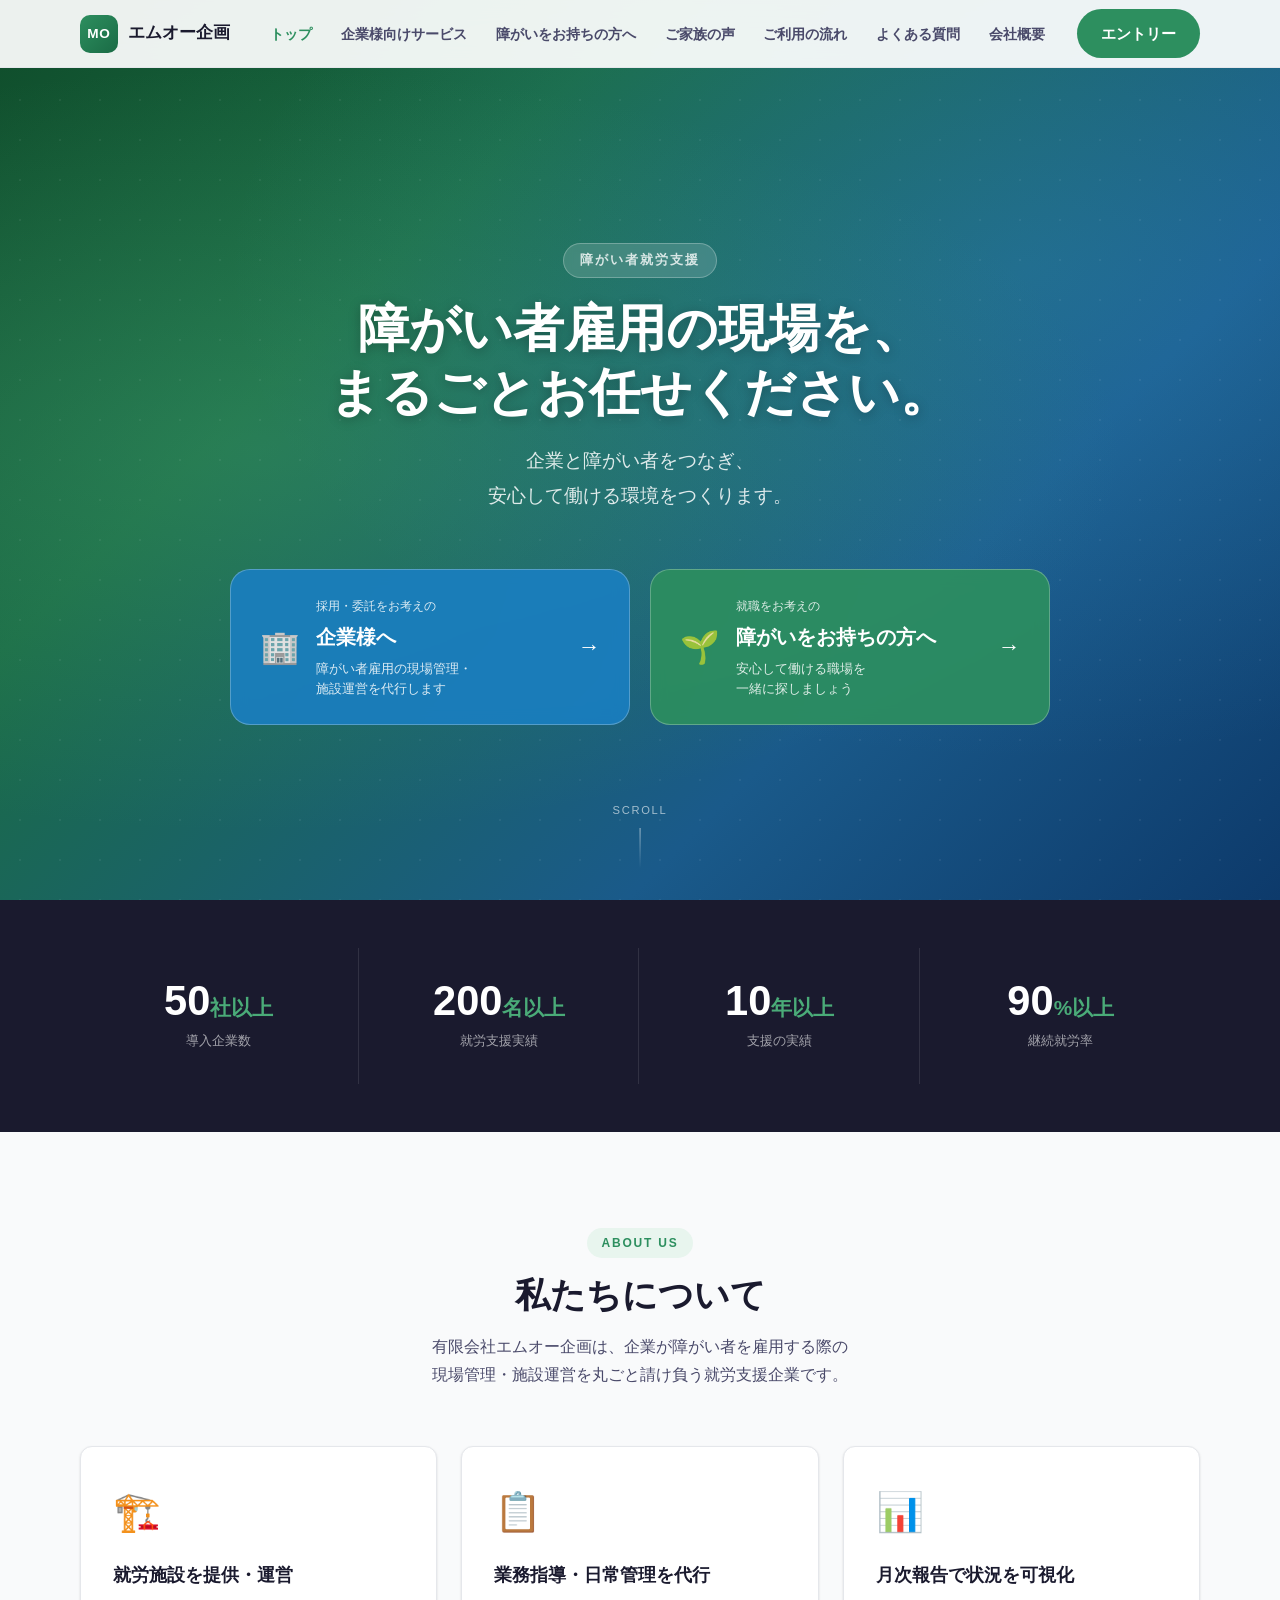
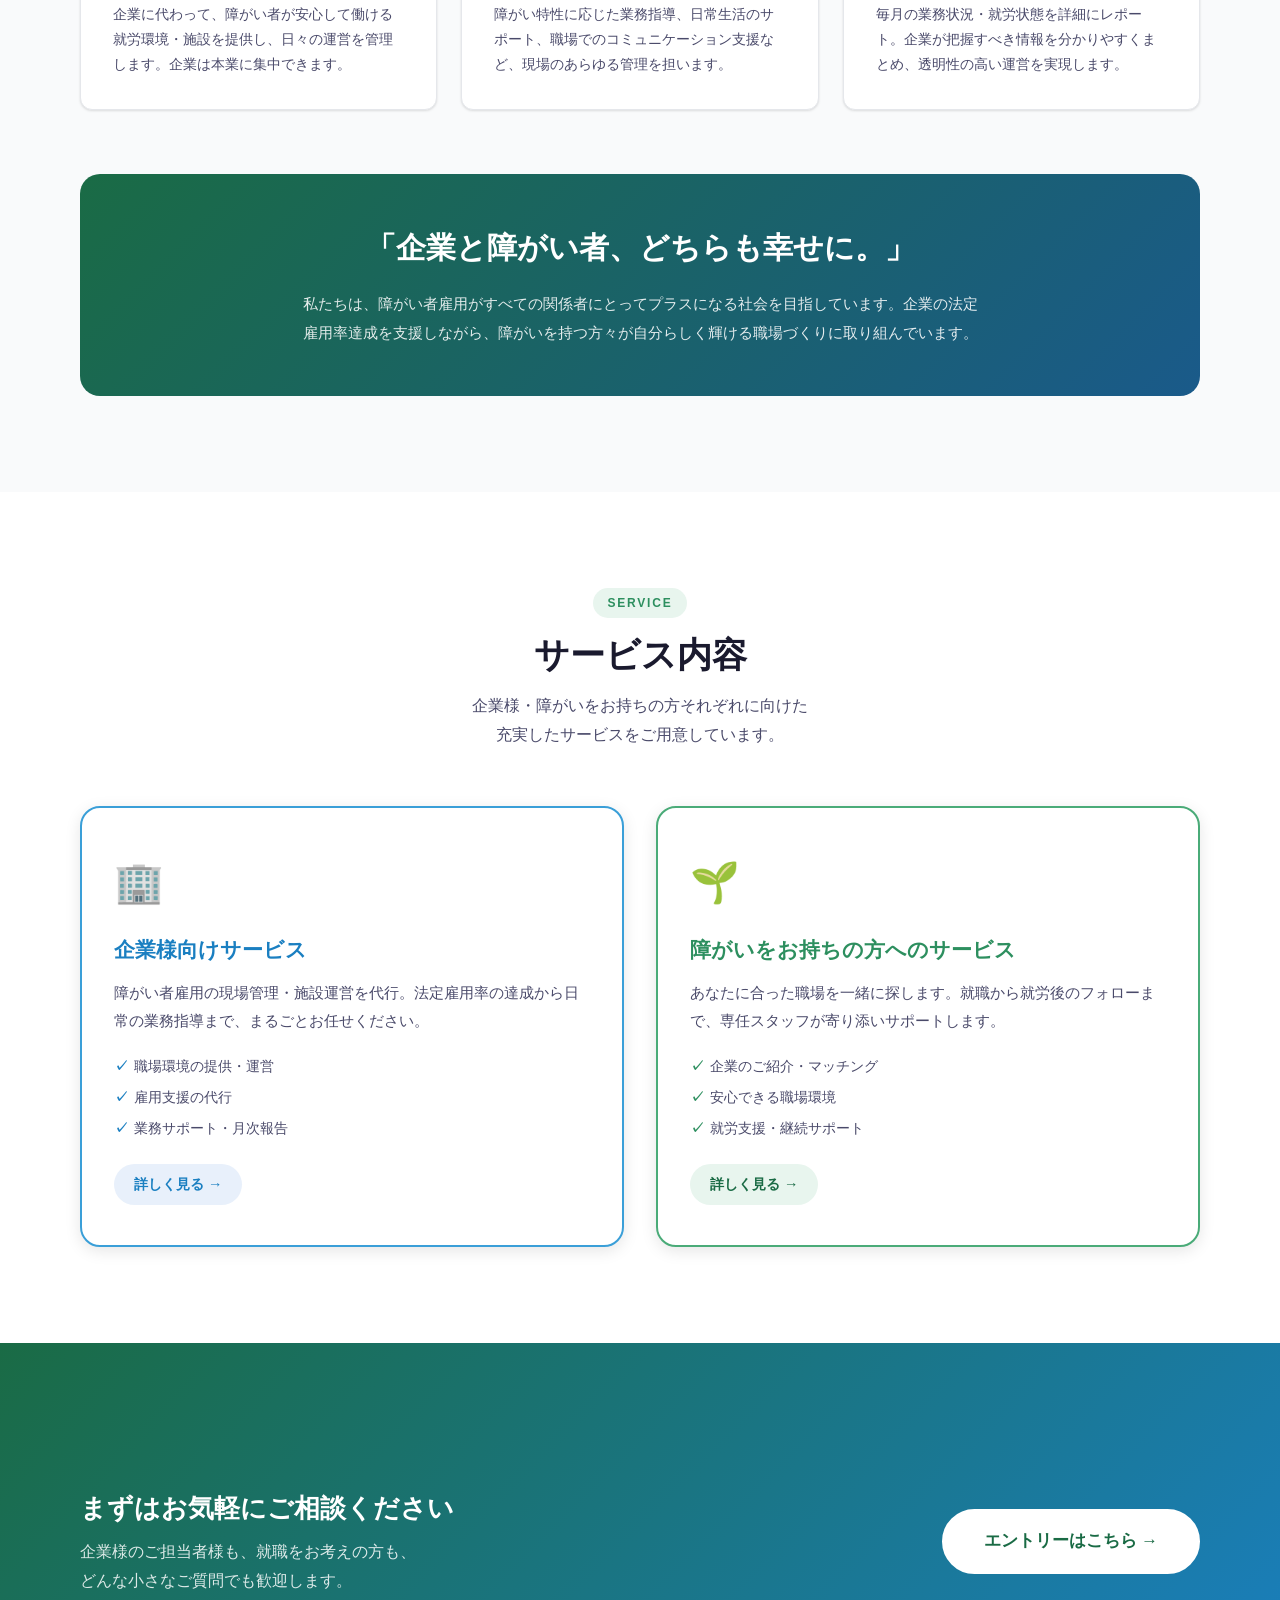
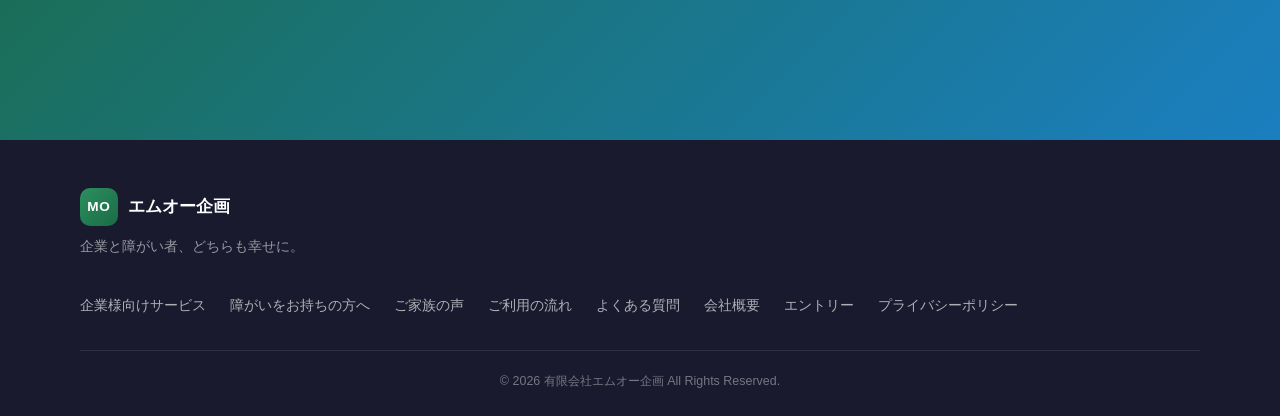
==== index.html @ 53c44b13 "Move family voice to its own page for promotion 「ご家族の声」を専用ページ voice.html として独立させ、全ページの ヘッダー/フッターナビに追" ====
<!DOCTYPE html>
<html lang="ja">
<head>
  <meta charset="UTF-8">
  <meta name="viewport" content="width=device-width, initial-scale=1.0">
  <meta name="description" content="有限会社エムオー企画 - 障がい者就労支援。企業の障がい者雇用現場の運営・管理を丸ごとお任せください。企業と障がい者、どちらも幸せに。">
  <title>有限会社エムオー企画 | 障がい者就労支援</title>
  <link rel="stylesheet" href="css/style.css">
</head>
<body>

  <!-- ========== HEADER ========== -->
  <header class="header" id="header">
    <div class="header__inner container">
      <a href="index.html" class="header__logo">
        <span class="header__logo-mark">MO</span>
        <span class="header__logo-text">エムオー企画</span>
      </a>
      <nav class="header__nav" id="headerNav">
        <ul class="header__nav-list">
          <li><a href="index.html" class="header__nav-link is-current">トップ</a></li>
          <li><a href="service-company.html" class="header__nav-link">企業様向けサービス</a></li>
          <li><a href="service-worker.html" class="header__nav-link">障がいをお持ちの方へ</a></li>
          <li><a href="voice.html" class="header__nav-link">ご家族の声</a></li>
          <li><a href="flow.html" class="header__nav-link">ご利用の流れ</a></li>
          <li><a href="faq.html" class="header__nav-link">よくある質問</a></li>
          <li><a href="company.html" class="header__nav-link">会社概要</a></li>
        </ul>
        <a href="entry.html" class="btn btn--primary header__cta">エントリー</a>
      </nav>
      <button class="header__hamburger" id="hamburger" aria-label="メニューを開く" aria-expanded="false">
        <span></span>
        <span></span>
        <span></span>
      </button>
    </div>
  </header>

  <!-- ========== HERO ========== -->
  <section class="hero" id="top">
    <div class="hero__bg"></div>
    <div class="hero__inner container">
      <div class="hero__text fade-in">
        <p class="hero__label">障がい者就労支援</p>
        <h1 class="hero__title">障がい者雇用の現場を、<br>まるごとお任せください。</h1>
        <p class="hero__sub">企業と障がい者をつなぎ、<br>安心して働ける環境をつくります。</p>
      </div>
      <div class="hero__cta-cards fade-in fade-in--delay">
        <a href="service-company.html" class="hero__cta-card hero__cta-card--company">
          <div class="hero__cta-card-icon">🏢</div>
          <div class="hero__cta-card-content">
            <p class="hero__cta-card-label">採用・委託をお考えの</p>
            <p class="hero__cta-card-main">企業様へ</p>
            <p class="hero__cta-card-desc">障がい者雇用の現場管理・<br>施設運営を代行します</p>
          </div>
          <span class="hero__cta-card-arrow">→</span>
        </a>
        <a href="service-worker.html" class="hero__cta-card hero__cta-card--worker">
          <div class="hero__cta-card-icon">🌱</div>
          <div class="hero__cta-card-content">
            <p class="hero__cta-card-label">就職をお考えの</p>
            <p class="hero__cta-card-main">障がいをお持ちの方へ</p>
            <p class="hero__cta-card-desc">安心して働ける職場を<br>一緒に探しましょう</p>
          </div>
          <span class="hero__cta-card-arrow">→</span>
        </a>
      </div>
    </div>
    <div class="hero__scroll-hint">
      <span>SCROLL</span>
      <div class="hero__scroll-line"></div>
    </div>
  </section>

  <!-- ========== NUMBERS ========== -->
  <section class="numbers">
    <div class="container">
      <ul class="numbers__list">
        <li class="numbers__item fade-in">
          <span class="numbers__num">50<small>社以上</small></span>
          <span class="numbers__label">導入企業数</span>
        </li>
        <li class="numbers__item fade-in">
          <span class="numbers__num">200<small>名以上</small></span>
          <span class="numbers__label">就労支援実績</span>
        </li>
        <li class="numbers__item fade-in">
          <span class="numbers__num">10<small>年以上</small></span>
          <span class="numbers__label">支援の実績</span>
        </li>
        <li class="numbers__item fade-in">
          <span class="numbers__num">90<small>%以上</small></span>
          <span class="numbers__label">継続就労率</span>
        </li>
      </ul>
    </div>
  </section>

  <!-- ========== ABOUT ========== -->
  <section class="about section" id="about">
    <div class="container">
      <div class="section-header fade-in">
        <p class="section-label">ABOUT US</p>
        <h2 class="section-title">私たちについて</h2>
        <p class="section-desc">有限会社エムオー企画は、企業が障がい者を雇用する際の<br>現場管理・施設運営を丸ごと請け負う就労支援企業です。</p>
      </div>
      <div class="about__points">
        <div class="about__point fade-in">
          <div class="about__point-icon">🏗️</div>
          <h3 class="about__point-title">就労施設を提供・運営</h3>
          <p class="about__point-desc">企業に代わって、障がい者が安心して働ける就労環境・施設を提供し、日々の運営を管理します。企業は本業に集中できます。</p>
        </div>
        <div class="about__point fade-in">
          <div class="about__point-icon">📋</div>
          <h3 class="about__point-title">業務指導・日常管理を代行</h3>
          <p class="about__point-desc">障がい特性に応じた業務指導、日常生活のサポート、職場でのコミュニケーション支援など、現場のあらゆる管理を担います。</p>
        </div>
        <div class="about__point fade-in">
          <div class="about__point-icon">📊</div>
          <h3 class="about__point-title">月次報告で状況を可視化</h3>
          <p class="about__point-desc">毎月の業務状況・就労状態を詳細にレポート。企業が把握すべき情報を分かりやすくまとめ、透明性の高い運営を実現します。</p>
        </div>
      </div>
      <div class="about__philosophy fade-in">
        <p class="about__philosophy-quote">「企業と障がい者、どちらも幸せに。」</p>
        <p class="about__philosophy-text">私たちは、障がい者雇用がすべての関係者にとってプラスになる社会を目指しています。企業の法定雇用率達成を支援しながら、障がいを持つ方々が自分らしく輝ける職場づくりに取り組んでいます。</p>
      </div>
    </div>
  </section>

  <!-- ========== SERVICE MENU ========== -->
  <section class="service-menu section">
    <div class="container">
      <div class="section-header fade-in">
        <p class="section-label">SERVICE</p>
        <h2 class="section-title">サービス内容</h2>
        <p class="section-desc">企業様・障がいをお持ちの方それぞれに向けた<br>充実したサービスをご用意しています。</p>
      </div>
      <div class="service-menu__cards fade-in">
        <a href="service-company.html" class="service-menu__card service-menu__card--company">
          <div class="service-menu__card-icon">🏢</div>
          <h3 class="service-menu__card-title">企業様向けサービス</h3>
          <p class="service-menu__card-desc">障がい者雇用の現場管理・施設運営を代行。法定雇用率の達成から日常の業務指導まで、まるごとお任せください。</p>
          <ul class="service-menu__card-list">
            <li>職場環境の提供・運営</li>
            <li>雇用支援の代行</li>
            <li>業務サポート・月次報告</li>
          </ul>
          <span class="service-menu__card-btn">詳しく見る →</span>
        </a>
        <a href="service-worker.html" class="service-menu__card service-menu__card--worker">
          <div class="service-menu__card-icon">🌱</div>
          <h3 class="service-menu__card-title">障がいをお持ちの方へのサービス</h3>
          <p class="service-menu__card-desc">あなたに合った職場を一緒に探します。就職から就労後のフォローまで、専任スタッフが寄り添いサポートします。</p>
          <ul class="service-menu__card-list">
            <li>企業のご紹介・マッチング</li>
            <li>安心できる職場環境</li>
            <li>就労支援・継続サポート</li>
          </ul>
          <span class="service-menu__card-btn">詳しく見る →</span>
        </a>
      </div>
    </div>
  </section>

  <!-- ========== CTA ========== -->
  <section class="cta-banner section">
    <div class="container">
      <div class="cta-banner__inner fade-in">
        <div class="cta-banner__text">
          <h2 class="cta-banner__title">まずはお気軽にご相談ください</h2>
          <p class="cta-banner__desc">企業様のご担当者様も、就職をお考えの方も、<br>どんな小さなご質問でも歓迎します。</p>
        </div>
        <div class="cta-banner__btns">
          <a href="entry.html" class="btn btn--white btn--lg">エントリーはこちら →</a>
        </div>
      </div>
    </div>
  </section>

  <!-- ========== FOOTER ========== -->
  <footer class="footer">
    <div class="container">
      <div class="footer__inner">
        <div class="footer__brand">
          <a href="index.html" class="header__logo">
            <span class="header__logo-mark">MO</span>
            <span class="header__logo-text footer__logo-text">エムオー企画</span>
          </a>
          <p class="footer__tagline">企業と障がい者、どちらも幸せに。</p>
        </div>
        <nav class="footer__nav" aria-label="フッターナビゲーション">
          <ul class="footer__nav-list">
            <li><a href="service-company.html">企業様向けサービス</a></li>
            <li><a href="service-worker.html">障がいをお持ちの方へ</a></li>
            <li><a href="voice.html">ご家族の声</a></li>
            <li><a href="flow.html">ご利用の流れ</a></li>
            <li><a href="faq.html">よくある質問</a></li>
            <li><a href="company.html">会社概要</a></li>
            <li><a href="entry.html">エントリー</a></li>
            <li><a href="privacy.html">プライバシーポリシー</a></li>
          </ul>
        </nav>
      </div>
      <div class="footer__bottom">
        <p class="footer__copy">&copy; 2026 有限会社エムオー企画 All Rights Reserved.</p>
      </div>
    </div>
  </footer>

  <a href="#top" class="back-to-top" id="backToTop" aria-label="ページトップへ">↑</a>

  <script src="js/main.js"></script>
</body>
</html>
---- css/style.css ----
/* ==========================================================================
   CSS Custom Properties
   ========================================================================== */
:root {
  --primary: #2d8f5f;
  --primary-light: #4aab78;
  --primary-dark: #1a6b45;
  --accent: #1a7fc1;
  --accent-light: #3a9fd8;
  --warm-green: #e8f5ee;
  --warm-blue: #e8f0fb;
  --text: #1a1a2e;
  --text-mid: #4a4a6a;
  --text-light: #7a7a9a;
  --white: #ffffff;
  --bg: #f9fafb;
  --border: #e5e7eb;
  --shadow-sm: 0 1px 3px rgba(0,0,0,.08), 0 1px 2px rgba(0,0,0,.05);
  --shadow-md: 0 4px 16px rgba(0,0,0,.10);
  --shadow-lg: 0 12px 40px rgba(0,0,0,.13);
  --radius: 12px;
  --radius-lg: 20px;
  --transition: .3s cubic-bezier(.4,0,.2,1);
  --header-h: 68px;
}

/* ==========================================================================
   Reset & Base
   ========================================================================== */
*, *::before, *::after { box-sizing: border-box; margin: 0; padding: 0; }

html {
  scroll-behavior: smooth;
  font-size: 16px;
}

body {
  font-family: 'Hiragino Kaku Gothic ProN', 'Hiragino Sans', 'Noto Sans JP', Meiryo, sans-serif;
  color: var(--text);
  background: var(--white);
  line-height: 1.7;
  -webkit-font-smoothing: antialiased;
}

img { max-width: 100%; height: auto; display: block; }
a { color: inherit; text-decoration: none; }
ul { list-style: none; }
button { cursor: pointer; font: inherit; border: none; background: none; }

/* ==========================================================================
   Layout Utilities
   ========================================================================== */
.container {
  width: min(1120px, 100% - 2rem);
  margin-inline: auto;
}

.section {
  padding: 96px 0;
}

/* ==========================================================================
   Animations
   ========================================================================== */
.fade-in {
  opacity: 0;
  transform: translateY(24px);
  transition: opacity .7s ease, transform .7s ease;
}
.fade-in.is-visible {
  opacity: 1;
  transform: translateY(0);
}
.fade-in--delay { transition-delay: .2s; }

/* ==========================================================================
   Buttons
   ========================================================================== */
.btn {
  display: inline-flex;
  align-items: center;
  gap: .4rem;
  padding: .7rem 1.5rem;
  border-radius: 50px;
  font-weight: 700;
  font-size: .95rem;
  transition: var(--transition);
  white-space: nowrap;
}
.btn--primary {
  background: var(--primary);
  color: var(--white);
}
.btn--primary:hover {
  background: var(--primary-dark);
  transform: translateY(-2px);
  box-shadow: 0 6px 20px rgba(45,143,95,.35);
}
.btn--accent {
  background: var(--accent);
  color: var(--white);
}
.btn--accent:hover {
  background: #1568a0;
  transform: translateY(-2px);
  box-shadow: 0 6px 20px rgba(26,127,193,.35);
}
.btn--lg {
  padding: 1rem 2.5rem;
  font-size: 1.05rem;
}

/* ==========================================================================
   Section Headers
   ========================================================================== */
.section-header {
  text-align: center;
  margin-bottom: 56px;
}
.section-label {
  display: inline-block;
  font-size: .75rem;
  font-weight: 700;
  letter-spacing: .15em;
  color: var(--primary);
  background: var(--warm-green);
  padding: .3rem .9rem;
  border-radius: 50px;
  margin-bottom: .9rem;
}
.section-title {
  font-size: clamp(1.6rem, 4vw, 2.2rem);
  font-weight: 800;
  line-height: 1.3;
  margin-bottom: .9rem;
}
.section-desc {
  color: var(--text-mid);
  font-size: 1rem;
  line-height: 1.8;
}

/* ==========================================================================
   Header
   ========================================================================== */
.header {
  position: fixed;
  top: 0;
  left: 0;
  right: 0;
  z-index: 100;
  height: var(--header-h);
  background: rgba(255,255,255,.92);
  backdrop-filter: blur(12px);
  -webkit-backdrop-filter: blur(12px);
  border-bottom: 1px solid var(--border);
  transition: box-shadow var(--transition);
}
.header.is-scrolled {
  box-shadow: var(--shadow-md);
}
.header__inner {
  height: 100%;
  display: flex;
  align-items: center;
  justify-content: space-between;
  gap: 1rem;
}
.header__logo {
  display: flex;
  align-items: center;
  gap: .6rem;
  flex-shrink: 0;
}
.header__logo-mark {
  display: flex;
  align-items: center;
  justify-content: center;
  width: 38px;
  height: 38px;
  background: linear-gradient(135deg, var(--primary), var(--primary-dark));
  color: var(--white);
  font-weight: 800;
  font-size: .85rem;
  letter-spacing: .05em;
  border-radius: 10px;
}
.header__logo-text {
  font-size: 1.05rem;
  font-weight: 700;
  color: var(--text);
}
.header__nav {
  display: flex;
  align-items: center;
  gap: 2rem;
}
.header__nav-list {
  display: flex;
  align-items: center;
  gap: 1.8rem;
}
.header__nav-link {
  font-size: .9rem;
  font-weight: 600;
  color: var(--text-mid);
  transition: color var(--transition);
  position: relative;
}
.header__nav-link::after {
  content: '';
  position: absolute;
  bottom: -3px;
  left: 0;
  width: 0;
  height: 2px;
  background: var(--primary);
  transition: width var(--transition);
}
.header__nav-link:hover { color: var(--primary); }
.header__nav-link:hover::after { width: 100%; }

/* Hamburger */
.header__hamburger {
  display: none;
  flex-direction: column;
  gap: 5px;
  padding: 6px;
  width: 40px;
}
.header__hamburger span {
  display: block;
  height: 2px;
  background: var(--text);
  border-radius: 2px;
  transition: var(--transition);
  transform-origin: center;
}
.header__hamburger.is-open span:nth-child(1) {
  transform: translateY(7px) rotate(45deg);
}
.header__hamburger.is-open span:nth-child(2) {
  opacity: 0;
  transform: scaleX(0);
}
.header__hamburger.is-open span:nth-child(3) {
  transform: translateY(-7px) rotate(-45deg);
}

/* ==========================================================================
   Hero
   ========================================================================== */
.hero {
  position: relative;
  min-height: 100vh;
  display: flex;
  align-items: center;
  overflow: hidden;
  padding-top: var(--header-h);
}
.hero__bg {
  position: absolute;
  inset: 0;
  background: linear-gradient(135deg, #0f4c2a 0%, #1a6b45 30%, #1a5a8a 70%, #0d3a6b 100%);
  z-index: 0;
}
.hero__bg::before {
  content: '';
  position: absolute;
  inset: 0;
  background:
    radial-gradient(ellipse at 20% 50%, rgba(74,171,120,.3) 0%, transparent 60%),
    radial-gradient(ellipse at 80% 30%, rgba(58,159,216,.25) 0%, transparent 55%);
}
.hero__bg::after {
  content: '';
  position: absolute;
  inset: 0;
  background-image:
    radial-gradient(circle, rgba(255,255,255,.06) 1px, transparent 1px);
  background-size: 40px 40px;
}
.hero__inner {
  position: relative;
  z-index: 1;
  padding: 80px 0;
  display: flex;
  flex-direction: column;
  align-items: center;
  gap: 56px;
  width: 100%;
}
.hero__text {
  text-align: center;
  color: var(--white);
  max-width: 760px;
}
.hero__label {
  display: inline-block;
  font-size: .8rem;
  font-weight: 700;
  letter-spacing: .15em;
  color: rgba(255,255,255,.8);
  background: rgba(255,255,255,.15);
  border: 1px solid rgba(255,255,255,.25);
  padding: .35rem 1rem;
  border-radius: 50px;
  margin-bottom: 1.2rem;
  backdrop-filter: blur(4px);
}
.hero__title {
  font-size: clamp(1.9rem, 5.5vw, 3.2rem);
  font-weight: 900;
  line-height: 1.25;
  margin-bottom: 1.2rem;
  text-shadow: 0 2px 12px rgba(0,0,0,.25);
}
.hero__sub {
  font-size: clamp(1rem, 2.5vw, 1.2rem);
  color: rgba(255,255,255,.85);
  line-height: 1.8;
}

/* CTA Cards */
.hero__cta-cards {
  display: grid;
  grid-template-columns: 1fr 1fr;
  gap: 20px;
  width: 100%;
  max-width: 820px;
}
.hero__cta-card {
  display: flex;
  align-items: center;
  gap: 1rem;
  padding: 1.6rem 1.8rem;
  border-radius: var(--radius-lg);
  text-decoration: none;
  transition: var(--transition);
  position: relative;
  overflow: hidden;
}
.hero__cta-card::before {
  content: '';
  position: absolute;
  inset: 0;
  opacity: 0;
  transition: opacity var(--transition);
}
.hero__cta-card:hover { transform: translateY(-4px); }
.hero__cta-card:hover::before { opacity: 1; }

.hero__cta-card--company {
  background: rgba(26,127,193,.9);
  backdrop-filter: blur(8px);
  border: 1px solid rgba(255,255,255,.25);
  color: var(--white);
}
.hero__cta-card--company::before {
  background: rgba(255,255,255,.08);
}
.hero__cta-card--company:hover {
  box-shadow: 0 16px 40px rgba(26,127,193,.5);
}
.hero__cta-card--worker {
  background: rgba(45,143,95,.9);
  backdrop-filter: blur(8px);
  border: 1px solid rgba(255,255,255,.25);
  color: var(--white);
}
.hero__cta-card--worker::before {
  background: rgba(255,255,255,.08);
}
.hero__cta-card--worker:hover {
  box-shadow: 0 16px 40px rgba(45,143,95,.5);
}
.hero__cta-card-icon {
  font-size: 2rem;
  flex-shrink: 0;
}
.hero__cta-card-content { flex: 1; }
.hero__cta-card-label {
  font-size: .78rem;
  opacity: .85;
  margin-bottom: .2rem;
}
.hero__cta-card-main {
  font-size: 1.25rem;
  font-weight: 800;
  margin-bottom: .3rem;
}
.hero__cta-card-desc {
  font-size: .82rem;
  opacity: .85;
  line-height: 1.5;
}
.hero__cta-card-arrow {
  font-size: 1.4rem;
  transition: transform var(--transition);
  flex-shrink: 0;
}
.hero__cta-card:hover .hero__cta-card-arrow {
  transform: translateX(4px);
}

/* Scroll hint */
.hero__scroll-hint {
  position: absolute;
  bottom: 32px;
  left: 50%;
  transform: translateX(-50%);
  display: flex;
  flex-direction: column;
  align-items: center;
  gap: 8px;
  color: rgba(255,255,255,.6);
  font-size: .7rem;
  letter-spacing: .15em;
  z-index: 1;
}
.hero__scroll-line {
  width: 1px;
  height: 40px;
  background: linear-gradient(to bottom, rgba(255,255,255,.6), transparent);
  animation: scrollLine 1.8s ease infinite;
}
@keyframes scrollLine {
  0%   { transform: scaleY(0); transform-origin: top; }
  50%  { transform: scaleY(1); transform-origin: top; }
  51%  { transform-origin: bottom; }
  100% { transform: scaleY(0); transform-origin: bottom; }
}

/* ==========================================================================
   Numbers
   ========================================================================== */
.numbers {
  background: var(--text);
  padding: 48px 0;
}
.numbers__list {
  display: grid;
  grid-template-columns: repeat(4, 1fr);
  gap: 2px;
}
.numbers__item {
  text-align: center;
  padding: 2rem 1rem;
  display: flex;
  flex-direction: column;
  gap: .5rem;
  border-right: 1px solid rgba(255,255,255,.1);
}
.numbers__item:last-child { border-right: none; }
.numbers__num {
  font-size: clamp(1.8rem, 4vw, 2.6rem);
  font-weight: 900;
  color: var(--white);
  line-height: 1;
}
.numbers__num small {
  font-size: .5em;
  font-weight: 700;
  color: var(--primary-light);
}
.numbers__label {
  font-size: .82rem;
  color: rgba(255,255,255,.6);
}

/* ==========================================================================
   About
   ========================================================================== */
.about {
  background: var(--bg);
}
.about__points {
  display: grid;
  grid-template-columns: repeat(3, 1fr);
  gap: 24px;
  margin-bottom: 64px;
}
.about__point {
  background: var(--white);
  border-radius: var(--radius);
  padding: 2rem;
  box-shadow: var(--shadow-sm);
  border: 1px solid var(--border);
  transition: var(--transition);
}
.about__point:hover {
  transform: translateY(-4px);
  box-shadow: var(--shadow-md);
}
.about__point-icon {
  font-size: 2.4rem;
  margin-bottom: 1rem;
}
.about__point-title {
  font-size: 1.1rem;
  font-weight: 800;
  margin-bottom: .7rem;
  color: var(--text);
}
.about__point-desc {
  font-size: .9rem;
  color: var(--text-mid);
  line-height: 1.75;
}
.about__philosophy {
  background: linear-gradient(135deg, var(--primary-dark), #1a5a8a);
  border-radius: var(--radius-lg);
  padding: 3rem;
  text-align: center;
  color: var(--white);
}
.about__philosophy-quote {
  font-size: clamp(1.3rem, 3vw, 1.9rem);
  font-weight: 900;
  margin-bottom: 1rem;
  position: relative;
}
.about__philosophy-text {
  font-size: .95rem;
  opacity: .88;
  line-height: 1.9;
  max-width: 680px;
  margin: 0 auto;
}

/* ==========================================================================
   Tabs (shared)
   ========================================================================== */
.tab-group {}
.tab-btns {
  display: flex;
  gap: 8px;
  margin-bottom: 32px;
  flex-wrap: wrap;
}
.tab-btn {
  padding: .75rem 2rem;
  border-radius: 50px;
  font-weight: 700;
  font-size: .95rem;
  background: var(--bg);
  color: var(--text-mid);
  border: 2px solid var(--border);
  transition: var(--transition);
}
.tab-btn--company.is-active {
  background: var(--accent);
  color: var(--white);
  border-color: var(--accent);
}
.tab-btn--worker.is-active {
  background: var(--primary);
  color: var(--white);
  border-color: var(--primary);
}
.tab-btn:hover:not(.is-active) {
  border-color: var(--text-mid);
  color: var(--text);
}
.tab-content {
  display: none;
}
.tab-content.is-active {
  display: block;
  animation: fadeTab .35s ease;
}
@keyframes fadeTab {
  from { opacity: 0; transform: translateY(8px); }
  to   { opacity: 1; transform: translateY(0); }
}

/* ==========================================================================
   Service
   ========================================================================== */
.service {
  background: var(--white);
}
.service__cards {
  display: grid;
  grid-template-columns: repeat(3, 1fr);
  gap: 24px;
}
.service__card {
  background: var(--bg);
  border-radius: var(--radius);
  padding: 2rem;
  border: 1px solid var(--border);
  position: relative;
  transition: var(--transition);
}
.service__card:hover {
  transform: translateY(-4px);
  box-shadow: var(--shadow-md);
  border-color: var(--primary-light);
}
.service__card-num {
  font-size: .7rem;
  font-weight: 800;
  letter-spacing: .15em;
  color: var(--primary);
  margin-bottom: .8rem;
}
.service__card-icon {
  font-size: 2rem;
  margin-bottom: .8rem;
}
.service__card-title {
  font-size: 1.05rem;
  font-weight: 800;
  margin-bottom: .7rem;
}
.service__card-desc {
  font-size: .88rem;
  color: var(--text-mid);
  line-height: 1.75;
  margin-bottom: 1rem;
}
.service__card-list {
  display: flex;
  flex-direction: column;
  gap: .35rem;
}
.service__card-list li {
  font-size: .83rem;
  color: var(--text-mid);
  padding-left: 1.2rem;
  position: relative;
}
.service__card-list li::before {
  content: '✓';
  position: absolute;
  left: 0;
  color: var(--primary);
  font-weight: 700;
}

/* ==========================================================================
   Flow
   ========================================================================== */
.flow {
  background: var(--bg);
}
.flow__steps {
  display: grid;
  grid-template-columns: 1fr auto 1fr auto 1fr auto 1fr auto 1fr;
  align-items: start;
  gap: 8px;
}
.flow__step {
  background: var(--white);
  border-radius: var(--radius);
  padding: 1.5rem 1rem;
  text-align: center;
  border: 1px solid var(--border);
  transition: var(--transition);
}
.flow__step:hover {
  box-shadow: var(--shadow-md);
  border-color: var(--primary-light);
}
.flow__step-num {
  font-size: .65rem;
  font-weight: 800;
  letter-spacing: .1em;
  color: var(--primary);
  margin-bottom: .6rem;
  background: var(--warm-green);
  display: inline-block;
  padding: .2rem .6rem;
  border-radius: 50px;
}
.flow__step-icon {
  font-size: 1.8rem;
  margin-bottom: .6rem;
}
.flow__step-title {
  font-size: .9rem;
  font-weight: 800;
  margin-bottom: .4rem;
}
.flow__step-desc {
  font-size: .78rem;
  color: var(--text-mid);
  line-height: 1.65;
}
.flow__step-arrow {
  font-size: 1.5rem;
  color: var(--primary-light);
  align-self: center;
  padding-top: 40px;
  flex-shrink: 0;
}

/* ==========================================================================
   FAQ
   ========================================================================== */
.faq {
  background: var(--white);
}
.faq__list {
  max-width: 780px;
  margin: 0 auto;
  display: flex;
  flex-direction: column;
  gap: 12px;
}
.faq__item {
  border: 1px solid var(--border);
  border-radius: var(--radius);
  overflow: hidden;
  background: var(--white);
}
.faq__question {
  width: 100%;
  display: flex;
  align-items: center;
  gap: .75rem;
  padding: 1.2rem 1.5rem;
  text-align: left;
  font-size: .95rem;
  font-weight: 600;
  color: var(--text);
  background: var(--white);
  transition: background var(--transition);
  cursor: pointer;
}
.faq__question:hover {
  background: var(--bg);
}
.faq__question[aria-expanded="true"] {
  background: var(--bg);
  border-bottom: 1px solid var(--border);
}
.faq__question-text {
  flex: 1;
}
.faq__tag {
  display: inline-block;
  font-size: .7rem;
  font-weight: 700;
  padding: .2rem .7rem;
  border-radius: 50px;
  flex-shrink: 0;
}
.faq__tag--company {
  background: var(--warm-blue);
  color: var(--accent);
}
.faq__tag--worker {
  background: var(--warm-green);
  color: var(--primary-dark);
}
.faq__icon {
  font-size: 1.2rem;
  font-weight: 300;
  color: var(--primary);
  flex-shrink: 0;
  transition: transform var(--transition);
  width: 24px;
  text-align: center;
}
.faq__question[aria-expanded="true"] .faq__icon {
  transform: rotate(45deg);
}
.faq__answer {
  display: grid;
  grid-template-rows: 0fr;
  transition: grid-template-rows .35s ease;
}
.faq__answer.is-open {
  grid-template-rows: 1fr;
}
.faq__answer-inner {
  overflow: hidden;
  padding: 0 1.5rem;
}
.faq__answer.is-open .faq__answer-inner {
  padding: 1.2rem 1.5rem;
}
.faq__answer p {
  font-size: .92rem;
  color: var(--text-mid);
  line-height: 1.8;
}

/* ==========================================================================
   Entry
   ========================================================================== */
.entry {
  background: var(--bg);
}

/* ==========================================================================
   Form (shared)
   ========================================================================== */
.form {
  display: flex;
  flex-direction: column;
  gap: 20px;
  padding: 2.5rem;
  background: var(--white);
  border-radius: var(--radius-lg);
  border: 1px solid var(--border);
  box-shadow: var(--shadow-sm);
}
.form__row--half {
  display: grid;
  grid-template-columns: 1fr 1fr;
  gap: 16px;
}
.form__group {
  display: flex;
  flex-direction: column;
  gap: 6px;
}
.form__label {
  font-size: .85rem;
  font-weight: 700;
  color: var(--text);
  display: flex;
  align-items: center;
  gap: .4rem;
}
.form__required {
  font-size: .7rem;
  background: #e74c3c;
  color: var(--white);
  padding: .1rem .45rem;
  border-radius: 4px;
  font-weight: 700;
}
.form__input,
.form__select,
.form__textarea {
  padding: .75rem 1rem;
  border: 1.5px solid var(--border);
  border-radius: 8px;
  font-size: .95rem;
  font-family: inherit;
  color: var(--text);
  background: var(--white);
  transition: border-color var(--transition), box-shadow var(--transition);
  width: 100%;
}
.form__input:focus,
.form__select:focus,
.form__textarea:focus {
  outline: none;
  border-color: var(--primary);
  box-shadow: 0 0 0 3px rgba(45,143,95,.12);
}
.form__input::placeholder,
.form__textarea::placeholder {
  color: #bbb;
}
.form__select {
  appearance: none;
  background-image: url("data:image/svg+xml,%3Csvg xmlns='http://www.w3.org/2000/svg' width='16' height='16' viewBox='0 0 24 24' fill='none' stroke='%237a7a9a' stroke-width='2'%3E%3Cpath d='M6 9l6 6 6-6'/%3E%3C/svg%3E");
  background-repeat: no-repeat;
  background-position: right .75rem center;
  padding-right: 2.5rem;
}
.form__textarea {
  resize: vertical;
  min-height: 120px;
}
.form__check {
  display: flex;
  align-items: center;
  gap: .6rem;
  cursor: pointer;
  font-size: .88rem;
  color: var(--text-mid);
}
.form__check input[type="checkbox"] {
  width: 18px;
  height: 18px;
  accent-color: var(--primary);
  flex-shrink: 0;
}
.form__link {
  color: var(--primary);
  text-decoration: underline;
}
.form__submit {
  display: flex;
  justify-content: center;
  padding-top: .5rem;
}

/* ==========================================================================
   Company
   ========================================================================== */
.company {
  background: var(--bg);
}
.company__table-wrap {
  max-width: 780px;
  margin: 0 auto;
  overflow-x: auto;
}
.company__table {
  width: 100%;
  border-collapse: collapse;
  background: var(--white);
  border-radius: var(--radius);
  overflow: hidden;
  box-shadow: var(--shadow-sm);
  border: 1px solid var(--border);
}
.company__table th,
.company__table td {
  padding: 1.1rem 1.5rem;
  text-align: left;
  border-bottom: 1px solid var(--border);
  font-size: .93rem;
}
.company__table tr:last-child th,
.company__table tr:last-child td {
  border-bottom: none;
}
.company__table th {
  width: 30%;
  background: var(--bg);
  font-weight: 700;
  color: var(--text);
  white-space: nowrap;
}
.company__table td {
  color: var(--text-mid);
}

/* ==========================================================================
   Contact
   ========================================================================== */
.contact {
  background: var(--white);
}
.contact__inner {
  display: grid;
  grid-template-columns: 1fr 1.4fr;
  gap: 56px;
  align-items: start;
}
.contact__title {
  font-size: clamp(1.5rem, 3.5vw, 2rem);
  font-weight: 800;
  margin: .5rem 0 1rem;
}
.contact__desc {
  color: var(--text-mid);
  line-height: 1.8;
  margin-bottom: 2rem;
}
.contact__info {
  display: flex;
  flex-direction: column;
  gap: 1.2rem;
}
.contact__info-item {
  display: flex;
  align-items: flex-start;
  gap: 1rem;
  padding: 1.2rem;
  background: var(--bg);
  border-radius: var(--radius);
  border: 1px solid var(--border);
}
.contact__info-icon {
  font-size: 1.5rem;
  flex-shrink: 0;
}
.contact__info-label {
  font-size: .78rem;
  color: var(--text-light);
  margin-bottom: .15rem;
}
.contact__info-value {
  font-size: 1.05rem;
  font-weight: 800;
  color: var(--text);
}
.contact__info-note {
  font-size: .78rem;
  color: var(--text-light);
  margin-top: .1rem;
}

/* ==========================================================================
   Footer
   ========================================================================== */
.footer {
  background: var(--text);
  color: rgba(255,255,255,.75);
  padding: 48px 0 24px;
}
.footer__inner {
  display: flex;
  justify-content: space-between;
  align-items: flex-start;
  gap: 2rem;
  margin-bottom: 32px;
  flex-wrap: wrap;
}
.footer__logo-text {
  color: var(--white);
}
.footer__tagline {
  font-size: .85rem;
  color: rgba(255,255,255,.55);
  margin-top: .6rem;
}
.footer__nav-list {
  display: flex;
  flex-wrap: wrap;
  gap: .6rem 1.5rem;
}
.footer__nav-list a {
  font-size: .88rem;
  color: rgba(255,255,255,.65);
  transition: color var(--transition);
}
.footer__nav-list a:hover { color: var(--white); }
.footer__bottom {
  border-top: 1px solid rgba(255,255,255,.1);
  padding-top: 20px;
  text-align: center;
}
.footer__copy {
  font-size: .78rem;
  color: rgba(255,255,255,.4);
}

/* ==========================================================================
   Back to Top
   ========================================================================== */
.back-to-top {
  position: fixed;
  bottom: 32px;
  right: 32px;
  z-index: 90;
  width: 48px;
  height: 48px;
  background: var(--primary);
  color: var(--white);
  border-radius: 50%;
  display: flex;
  align-items: center;
  justify-content: center;
  font-size: 1.2rem;
  font-weight: 700;
  box-shadow: var(--shadow-md);
  opacity: 0;
  transform: translateY(16px);
  pointer-events: none;
  transition: var(--transition);
}
.back-to-top.is-visible {
  opacity: 1;
  transform: translateY(0);
  pointer-events: auto;
}
.back-to-top:hover {
  background: var(--primary-dark);
  transform: translateY(-3px);
}

/* ==========================================================================
   Nav: current page highlight
   ========================================================================== */
.header__nav-link.is-current {
  color: var(--primary);
  font-weight: 700;
}

/* ==========================================================================
   Page Hero (inner pages)
   ========================================================================== */
.page-hero {
  padding: 7rem 0 4rem;
  background: linear-gradient(135deg, #0f4c2a 0%, #1a6b45 50%, #0d3a6b 100%);
  color: var(--white);
  text-align: center;
  margin-top: var(--header-h);
}
.page-hero--worker {
  background: linear-gradient(135deg, #1a4a8a 0%, #2d8f5f 100%);
}
.page-hero--flow {
  background: linear-gradient(135deg, #0d3a6b 0%, #1a6b45 100%);
}
.page-hero--faq {
  background: linear-gradient(135deg, #2d3a6b 0%, #1a6b45 100%);
}
.page-hero--entry {
  background: linear-gradient(135deg, #1a6b45 0%, #0d3a6b 100%);
}
.page-hero--company-info {
  background: linear-gradient(135deg, #1a3a5a 0%, #2d8f5f 100%);
}
.page-hero__inner { max-width: 720px; margin: 0 auto; padding: 0 1.5rem; }
.page-hero__label {
  font-size: .8rem;
  letter-spacing: .2em;
  text-transform: uppercase;
  color: rgba(255,255,255,.7);
  margin-bottom: .75rem;
}
.page-hero__title {
  font-size: clamp(1.8rem, 4vw, 2.8rem);
  font-weight: 900;
  line-height: 1.2;
  margin-bottom: 1rem;
}
.page-hero__desc {
  font-size: 1.05rem;
  color: rgba(255,255,255,.85);
  line-height: 1.8;
}

/* ==========================================================================
   Page Intro
   ========================================================================== */
.page-intro__inner {
  display: grid;
  grid-template-columns: 1fr 1fr;
  gap: 3rem;
  align-items: center;
}
.page-intro__title {
  font-size: clamp(1.4rem, 3vw, 1.9rem);
  font-weight: 800;
  line-height: 1.4;
  margin-bottom: 1.25rem;
  color: var(--text);
}
.page-intro__desc {
  color: var(--text-mid);
  line-height: 1.9;
  margin-bottom: 1rem;
}
.page-intro__img-placeholder {
  aspect-ratio: 4/3;
  background: var(--warm-green);
  border-radius: var(--radius-lg);
  display: flex;
  flex-direction: column;
  align-items: center;
  justify-content: center;
  gap: .75rem;
  font-size: 4rem;
  color: var(--text-light);
}
.page-intro__img-placeholder p { font-size: .9rem; }
.page-intro__img-placeholder--worker { background: var(--warm-blue); }
.page-intro__photo {
  width: 100%;
  aspect-ratio: 4/3;
  object-fit: cover;
  border-radius: var(--radius-lg);
  box-shadow: var(--shadow-md);
}

/* ==========================================================================
   Service Menu Cards (index.html)
   ========================================================================== */
.service-menu__cards {
  display: grid;
  grid-template-columns: 1fr 1fr;
  gap: 2rem;
  margin-top: 2.5rem;
}
.service-menu__card {
  display: block;
  background: var(--white);
  border-radius: var(--radius-lg);
  padding: 2.5rem 2rem;
  box-shadow: var(--shadow-md);
  border: 2px solid transparent;
  transition: var(--transition);
  text-decoration: none;
  color: var(--text);
}
.service-menu__card--company { border-color: var(--accent-light); }
.service-menu__card--worker  { border-color: var(--primary-light); }
.service-menu__card:hover {
  transform: translateY(-6px);
  box-shadow: var(--shadow-lg);
}
.service-menu__card-icon { font-size: 2.5rem; margin-bottom: 1rem; }
.service-menu__card-title {
  font-size: 1.3rem;
  font-weight: 800;
  margin-bottom: .75rem;
}
.service-menu__card--company .service-menu__card-title { color: var(--accent); }
.service-menu__card--worker  .service-menu__card-title { color: var(--primary); }
.service-menu__card-desc {
  color: var(--text-mid);
  font-size: .95rem;
  line-height: 1.8;
  margin-bottom: 1.25rem;
}
.service-menu__card-list {
  list-style: none;
  padding: 0;
  margin-bottom: 1.5rem;
  display: flex;
  flex-direction: column;
  gap: .4rem;
}
.service-menu__card-list li {
  font-size: .9rem;
  color: var(--text-mid);
  padding-left: 1.25rem;
  position: relative;
}
.service-menu__card-list li::before {
  content: '✓';
  position: absolute;
  left: 0;
  color: var(--primary);
  font-weight: 700;
}
.service-menu__card--company .service-menu__card-list li::before { color: var(--accent); }
.service-menu__card-btn {
  display: inline-block;
  font-size: .9rem;
  font-weight: 700;
  padding: .5rem 1.25rem;
  border-radius: 999px;
  background: var(--warm-green);
  color: var(--primary-dark);
}
.service-menu__card--company .service-menu__card-btn {
  background: var(--warm-blue);
  color: var(--accent);
}

/* ==========================================================================
   CTA Banner
   ========================================================================== */
.cta-banner { background: linear-gradient(135deg, var(--primary-dark), var(--accent)); }
.cta-banner--worker { background: linear-gradient(135deg, var(--accent), var(--primary-dark)); }
.cta-banner__inner {
  display: flex;
  align-items: center;
  justify-content: space-between;
  gap: 2rem;
  padding: 3rem 0;
}
.cta-banner__title {
  font-size: clamp(1.2rem, 2.5vw, 1.6rem);
  font-weight: 800;
  color: var(--white);
  margin-bottom: .5rem;
}
.cta-banner__desc {
  color: rgba(255,255,255,.85);
  line-height: 1.8;
}
.btn--white {
  background: var(--white);
  color: var(--primary-dark);
  border: 2px solid var(--white);
  white-space: nowrap;
}
.btn--white:hover {
  background: transparent;
  color: var(--white);
}

/* ==========================================================================
   Merit (service-company page)
   ========================================================================== */
.merit__list {
  display: flex;
  flex-direction: column;
  gap: 1.5rem;
  margin-top: 2rem;
}
.merit__item {
  display: flex;
  align-items: flex-start;
  gap: 1.5rem;
  background: var(--white);
  border-radius: var(--radius);
  padding: 1.75rem 2rem;
  box-shadow: var(--shadow-sm);
  border-left: 4px solid var(--accent);
}
.merit__item-num {
  font-size: 1.8rem;
  font-weight: 900;
  color: var(--accent-light);
  min-width: 2.5rem;
  line-height: 1;
}
.merit__item-title {
  font-size: 1.1rem;
  font-weight: 700;
  margin-bottom: .5rem;
}
.merit__item-desc { color: var(--text-mid); font-size: .95rem; line-height: 1.8; }

/* ==========================================================================
   Voice / Support policy (service-worker page)
   ========================================================================== */
.voice__list {
  display: grid;
  grid-template-columns: repeat(2, 1fr);
  gap: 1.5rem;
  margin-top: 2rem;
}
.voice__item {
  background: var(--white);
  border-radius: var(--radius);
  padding: 2rem 1.5rem;
  box-shadow: var(--shadow-sm);
  border-top: 4px solid var(--primary-light);
  text-align: center;
}
.voice__item-icon { font-size: 2rem; margin-bottom: .75rem; }
.voice__item-title {
  font-size: 1rem;
  font-weight: 700;
  margin-bottom: .5rem;
  color: var(--primary-dark);
}
.voice__item-desc { font-size: .9rem; color: var(--text-mid); line-height: 1.8; }

/* ==========================================================================
   Flow — Vertical (flow.html)
   ========================================================================== */
.section-label--company { color: var(--accent); }
.section-label--worker  { color: var(--primary); }

.flow__steps--vertical {
  display: flex;
  flex-direction: column;
  gap: 0;
  margin-top: 2.5rem;
  position: relative;
}
.flow__steps--vertical::before {
  content: '';
  position: absolute;
  left: 2.25rem;
  top: 0;
  bottom: 0;
  width: 2px;
  background: var(--border);
}
.flow__step-v {
  display: flex;
  gap: 1.5rem;
  align-items: flex-start;
  padding-bottom: 2rem;
  position: relative;
}
.flow__step-v-num {
  min-width: 4.5rem;
  text-align: center;
  font-size: .75rem;
  font-weight: 800;
  letter-spacing: .06em;
  color: var(--accent);
  background: var(--warm-blue);
  border: 2px solid var(--accent-light);
  border-radius: 999px;
  padding: .4rem .6rem;
  line-height: 1.3;
  z-index: 1;
  position: relative;
}
.flow__step-v-num--worker {
  color: var(--primary);
  background: var(--warm-green);
  border-color: var(--primary-light);
}
.flow__step-v-body {
  display: flex;
  align-items: flex-start;
  gap: 1rem;
  background: var(--white);
  border-radius: var(--radius);
  padding: 1.5rem;
  box-shadow: var(--shadow-sm);
  flex: 1;
}
.flow__step-v-icon { font-size: 1.8rem; flex-shrink: 0; }
.flow__step-v-title {
  font-size: 1.05rem;
  font-weight: 700;
  margin-bottom: .4rem;
}
.flow__step-v-desc { color: var(--text-mid); font-size: .93rem; line-height: 1.8; }
.flow__cta { text-align: center; margin-top: 2rem; }
.flow__divider { padding: 2rem 0 0; }
.flow__hr { border: none; border-top: 2px dashed var(--border); }

/* ==========================================================================
   FAQ extras
   ========================================================================== */
.faq__section-label { margin-bottom: 1rem; }
.faq__more {
  text-align: center;
  margin-top: 3rem;
  padding: 2.5rem;
  background: var(--bg);
  border-radius: var(--radius-lg);
  display: flex;
  flex-direction: column;
  align-items: center;
  gap: 1rem;
}
.faq__more p { color: var(--text-mid); }

/* ==========================================================================
   Entry page extras
   ========================================================================== */
.entry__intro {
  background: var(--bg);
  border-radius: var(--radius);
  padding: 2rem;
  margin-bottom: 1.5rem;
}
.entry__intro-title { font-size: 1.2rem; font-weight: 700; margin-bottom: .5rem; }
.entry__intro-desc { color: var(--text-mid); font-size: .95rem; }
.entry__contact {
  text-align: center;
  margin-top: 3rem;
  padding: 2rem;
  background: var(--bg);
  border-radius: var(--radius-lg);
}
.entry__contact-title { font-size: 1.1rem; font-weight: 700; margin-bottom: 1rem; }
.entry__contact-info {
  display: flex;
  align-items: center;
  justify-content: center;
  gap: 1rem;
}
.entry__contact-icon { font-size: 2rem; }
.entry__contact-tel { font-size: 1.6rem; font-weight: 800; color: var(--primary); }
.entry__contact-note { font-size: .85rem; color: var(--text-light); }

/* Service card worker variant */
.service__card--worker { border-top-color: var(--primary-light); }
.service__card-num--worker { background: var(--primary-dark); }

/* ==========================================================================
   Family voice (testimonial)
   ========================================================================== */
.family-voice { background: var(--warm-green); }
.family-voice__card {
  position: relative;
  max-width: 820px;
  margin: 2.5rem auto 0;
  background: var(--white);
  border-radius: var(--radius-lg);
  padding: 3.25rem 2.75rem 2.25rem;
  box-shadow: var(--shadow-md);
}
.family-voice__card::before {
  content: '“';
  position: absolute;
  top: .5rem;
  left: 1.75rem;
  font-family: Georgia, 'Times New Roman', serif;
  font-size: 5rem;
  line-height: 1;
  color: var(--primary-light);
  opacity: .35;
}
.family-voice__quote { margin: 0; }
.family-voice__headline {
  font-size: clamp(1.05rem, 2.2vw, 1.3rem);
  font-weight: 800;
  line-height: 1.6;
  color: var(--primary-dark);
  margin-bottom: 1.5rem;
}
.family-voice__quote p {
  color: var(--text-mid);
  line-height: 2;
  margin-bottom: 1.25rem;
}
.family-voice__quote p:last-child { margin-bottom: 0; }
.family-voice__author {
  margin-top: 1.75rem;
  padding-top: 1.25rem;
  border-top: 1px solid var(--border);
  text-align: right;
  font-size: .9rem;
  font-weight: 700;
  color: var(--text-light);
}
.family-voice__card--excerpt .family-voice__author {
  margin-top: 1.5rem;
  padding-top: 1rem;
}
.family-voice__more {
  display: inline-block;
  margin-top: 1.25rem;
  font-size: .95rem;
  font-weight: 700;
  color: var(--primary-dark);
  text-decoration: none;
  border-bottom: 2px solid var(--primary-light);
  padding-bottom: .15rem;
  transition: var(--transition);
}
.family-voice__more:hover {
  color: var(--primary);
  border-bottom-color: var(--primary);
}
.family-voice__note {
  max-width: 820px;
  margin: 1.5rem auto 0;
  font-size: .82rem;
  line-height: 1.8;
  color: var(--text-light);
  text-align: center;
}

/* ==========================================================================
   Legal content (Privacy Policy, etc.)
   ========================================================================== */
.legal-content {
  max-width: 780px;
  margin: 0 auto;
  line-height: 1.9;
  color: var(--text-mid);
}
.legal-content__lead {
  margin-bottom: 2rem;
}
.legal-content__title {
  font-size: 1.15rem;
  font-weight: 700;
  color: var(--text);
  margin: 2.25rem 0 .75rem;
  padding-bottom: .5rem;
  border-bottom: 2px solid var(--border);
}
.legal-content__title:first-of-type { margin-top: 0; }
.legal-content__list {
  list-style: disc;
  padding-left: 1.5rem;
  margin: .5rem 0 1rem;
  display: flex;
  flex-direction: column;
  gap: .4rem;
}
.legal-content__box {
  background: var(--bg);
  border-radius: var(--radius);
  padding: 1.25rem 1.5rem;
  margin-top: 1rem;
}
.legal-content__box p { margin: 0; }
.legal-content__date {
  margin-top: 2.5rem;
  font-size: .85rem;
  color: var(--text-light);
  text-align: right;
}

/* ==========================================================================
   Responsive — Tablet (≤ 960px)
   ========================================================================== */
@media (max-width: 960px) {
  .about__points { grid-template-columns: 1fr; }
  .service__cards { grid-template-columns: 1fr; }
  .flow__steps {
    grid-template-columns: 1fr;
  }
  .flow__step-arrow {
    display: none;
  }
  .contact__inner { grid-template-columns: 1fr; }
  .numbers__list { grid-template-columns: repeat(2, 1fr); }
  .numbers__item { border-right: none; border-bottom: 1px solid rgba(255,255,255,.1); }
  .numbers__item:nth-child(even) { border-bottom: none; }
  .page-intro__inner { grid-template-columns: 1fr; }
  .service-menu__cards { grid-template-columns: 1fr; }
  .voice__list { grid-template-columns: 1fr; }
  .cta-banner__inner { flex-direction: column; gap: 1.5rem; text-align: center; }
  .flow__steps--vertical::before { left: 2rem; }
}

/* ==========================================================================
   Responsive — Mobile (≤ 700px)
   ========================================================================== */
@media (max-width: 700px) {
  .section { padding: 64px 0; }
  :root { --header-h: 60px; }

  /* Header */
  .header__hamburger { display: flex; }
  .header__nav {
    position: fixed;
    top: var(--header-h);
    left: 0;
    right: 0;
    background: var(--white);
    border-bottom: 1px solid var(--border);
    box-shadow: var(--shadow-md);
    flex-direction: column;
    align-items: stretch;
    gap: 0;
    padding: 1rem 0;
    display: none;
  }
  .header__nav.is-open { display: flex; }
  .header__nav-list {
    flex-direction: column;
    align-items: stretch;
    gap: 0;
  }
  .header__nav-link {
    display: block;
    padding: .9rem 1.5rem;
    font-size: 1rem;
    border-bottom: 1px solid var(--border);
  }
  .header__nav-link::after { display: none; }
  .header__cta { margin: 1rem 1.5rem; display: block; text-align: center; }

  /* Hero */
  .hero__cta-cards { grid-template-columns: 1fr; max-width: 440px; }
  .hero__cta-card { padding: 1.3rem; }
  .hero__title { font-size: 1.75rem; }
  .hero__scroll-hint { display: none; }

  /* Numbers */
  .numbers__list { grid-template-columns: 1fr 1fr; }

  /* Form */
  .form { padding: 1.5rem; }
  .form__row--half { grid-template-columns: 1fr; }

  /* FAQ */
  .faq__question { font-size: .88rem; }

  /* Footer */
  .footer__inner { flex-direction: column; gap: 1.5rem; }
  .footer__nav-list { flex-direction: column; gap: .6rem; }

  /* Back to top */
  .back-to-top { bottom: 20px; right: 20px; width: 42px; height: 42px; font-size: 1rem; }

  /* Page hero */
  .page-hero { padding: 5rem 0 3rem; }
  .page-hero__title { font-size: 1.8rem; }

  /* Service menu */
  .service-menu__cards { grid-template-columns: 1fr; }

  /* Merit */
  .merit__list { gap: 1rem; }

  /* Voice */
  .voice__list { grid-template-columns: 1fr 1fr; }

  /* Flow vertical */
  .flow__steps--vertical { gap: 0; }
  .flow__step-v-body { gap: 1rem; }

  /* CTA banner */
  .cta-banner__inner { flex-direction: column; gap: 1.5rem; text-align: center; }

  /* Entry intro */
  .entry__intro { padding: 1.5rem; }

  /* Entry contact */
  .entry__contact { margin-top: 2rem; padding: 1.5rem; }

  /* Family voice */
  .family-voice__card { padding: 2.75rem 1.5rem 1.75rem; }
  .family-voice__card::before { font-size: 3.5rem; left: 1rem; }
  .family-voice__quote p { line-height: 1.9; }
}
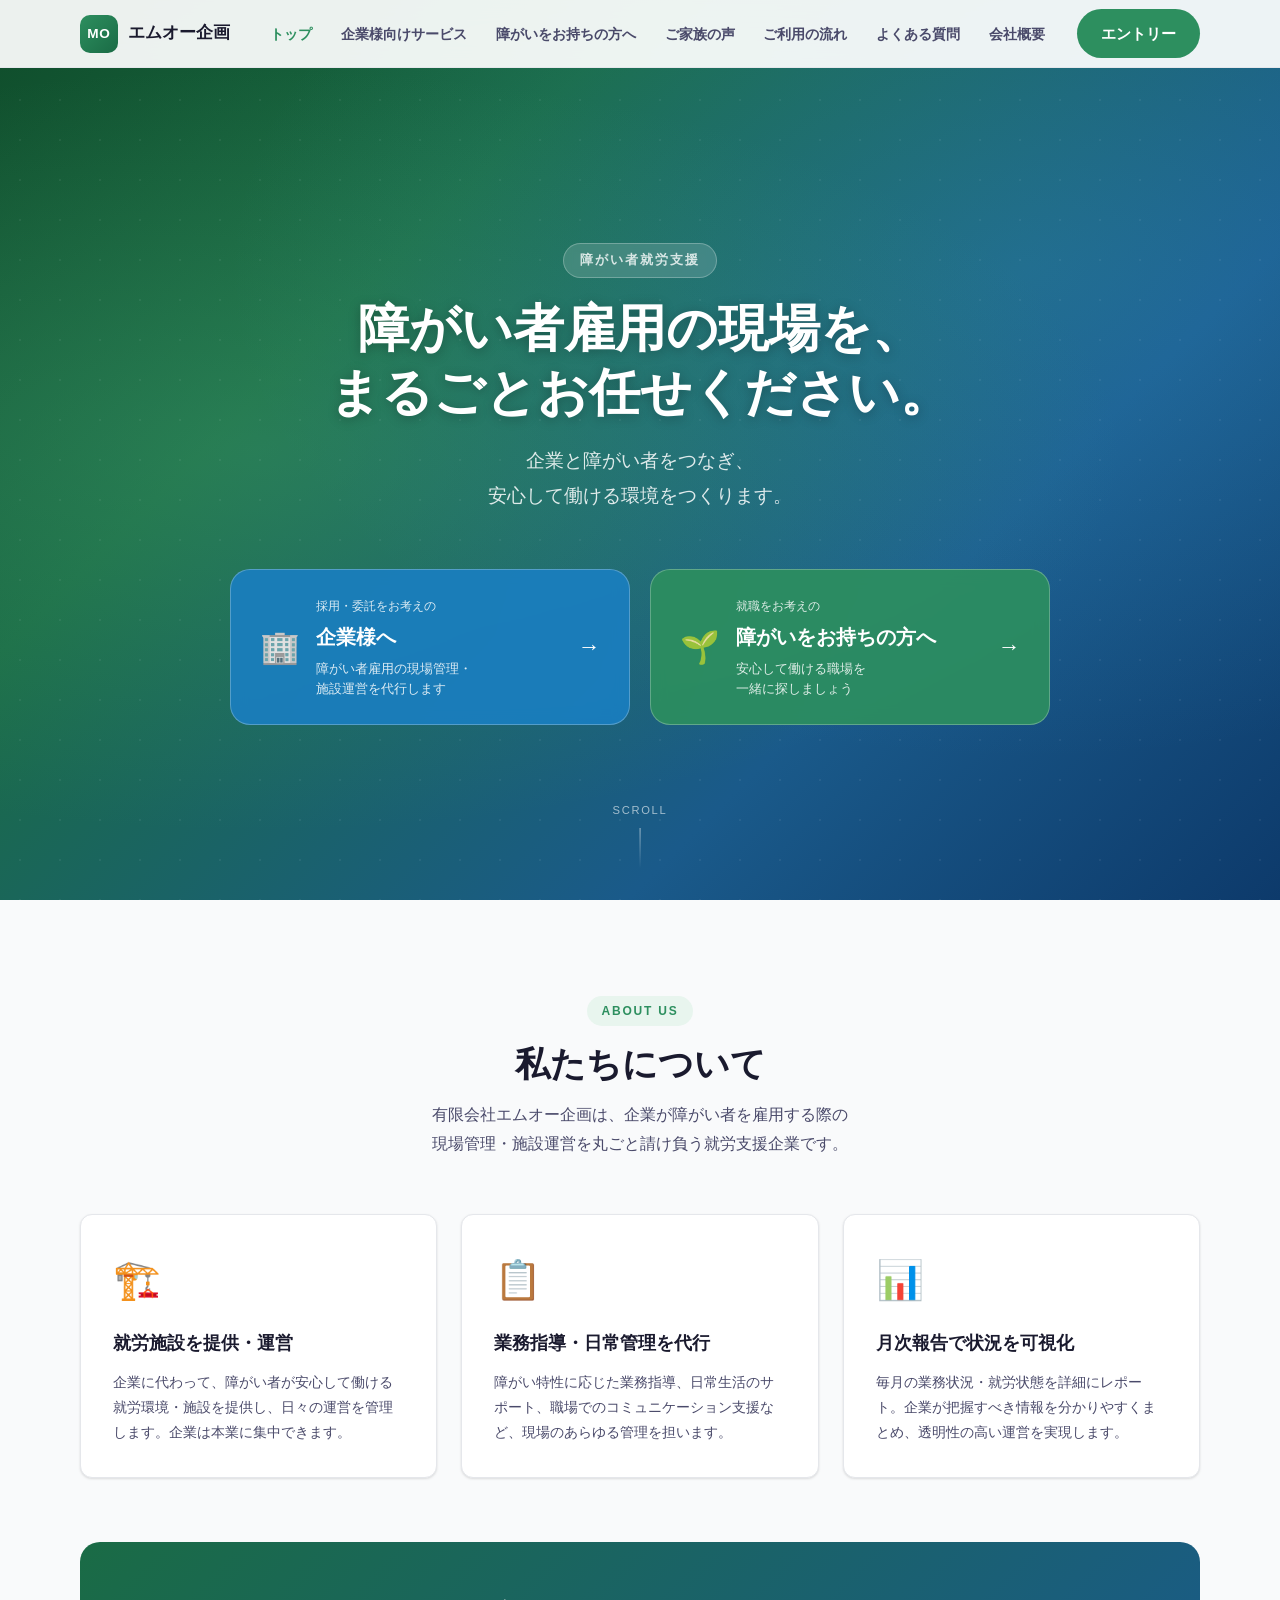
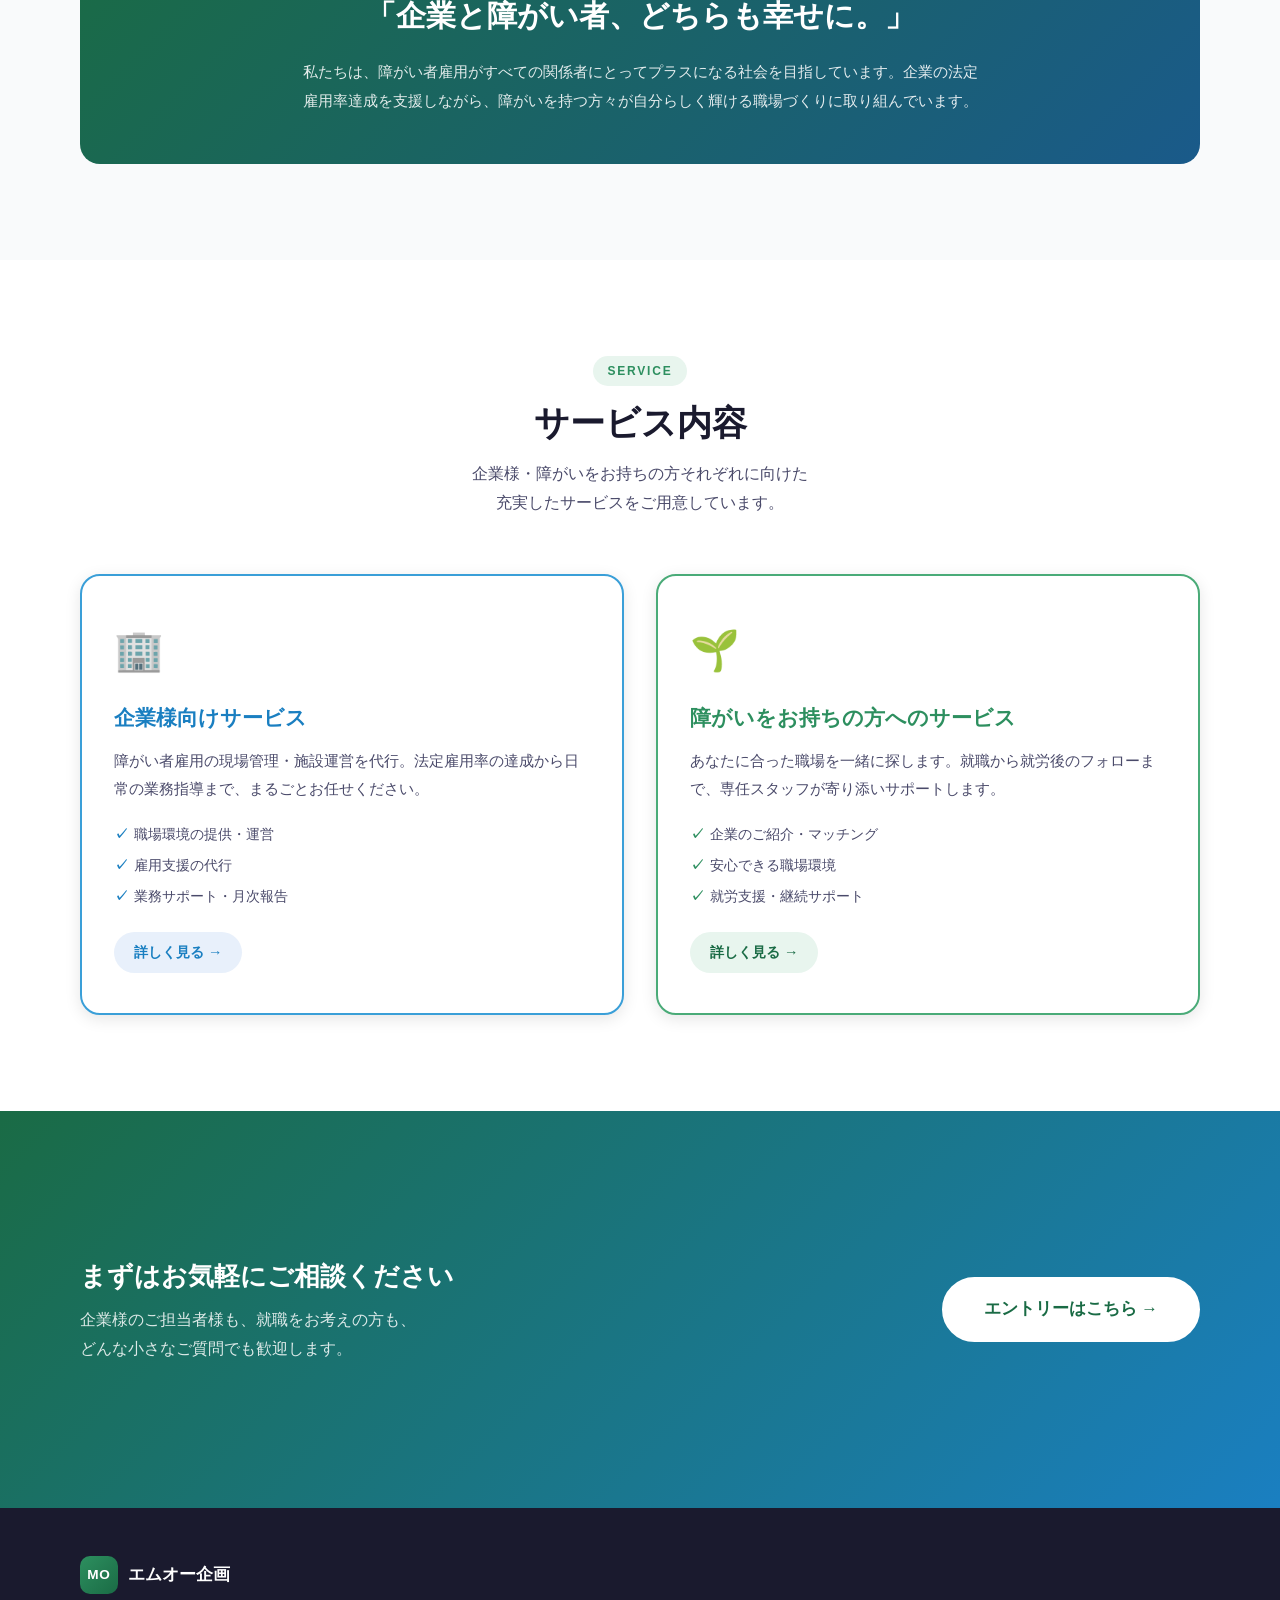
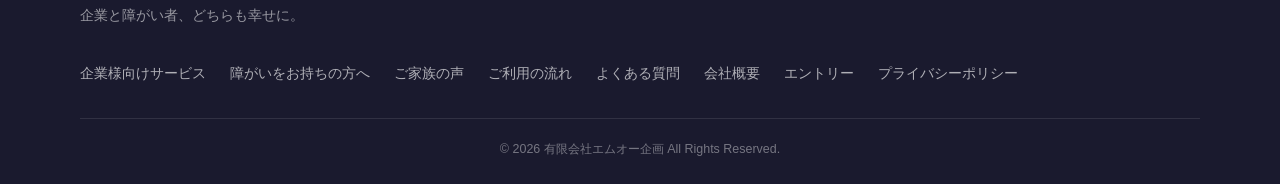
==== commit 7b6b1349: "Remove placeholder statistics section from top page 実績数値（50社以上／200名以上／10年以上／90%以上）は仮の値であり、 実態を伴わないため" ====
--- a/index.html
+++ b/index.html
@@ -69,30 +69,6 @@
     <div class="hero__scroll-hint">
       <span>SCROLL</span>
       <div class="hero__scroll-line"></div>
-    </div>
-  </section>
-
-  <!-- ========== NUMBERS ========== -->
-  <section class="numbers">
-    <div class="container">
-      <ul class="numbers__list">
-        <li class="numbers__item fade-in">
-          <span class="numbers__num">50<small>社以上</small></span>
-          <span class="numbers__label">導入企業数</span>
-        </li>
-        <li class="numbers__item fade-in">
-          <span class="numbers__num">200<small>名以上</small></span>
-          <span class="numbers__label">就労支援実績</span>
-        </li>
-        <li class="numbers__item fade-in">
-          <span class="numbers__num">10<small>年以上</small></span>
-          <span class="numbers__label">支援の実績</span>
-        </li>
-        <li class="numbers__item fade-in">
-          <span class="numbers__num">90<small>%以上</small></span>
-          <span class="numbers__label">継続就労率</span>
-        </li>
-      </ul>
     </div>
   </section>
 
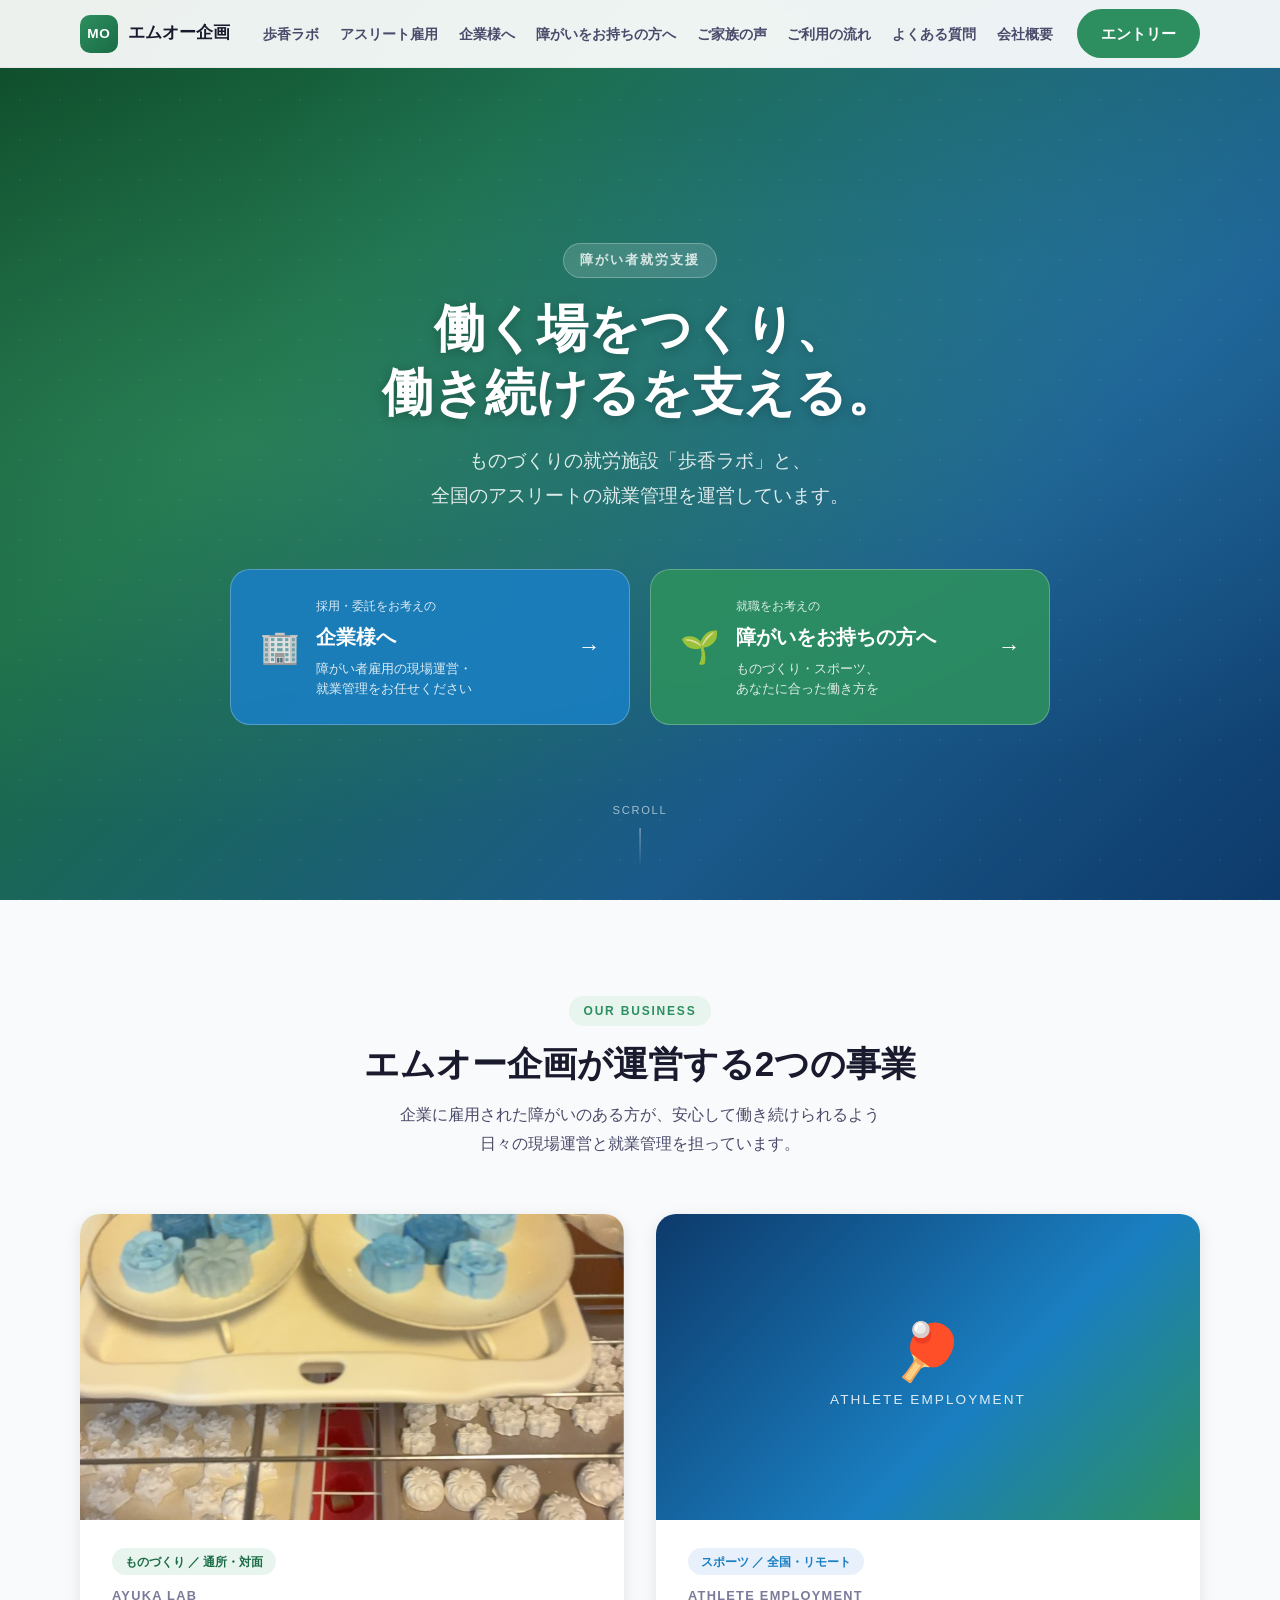
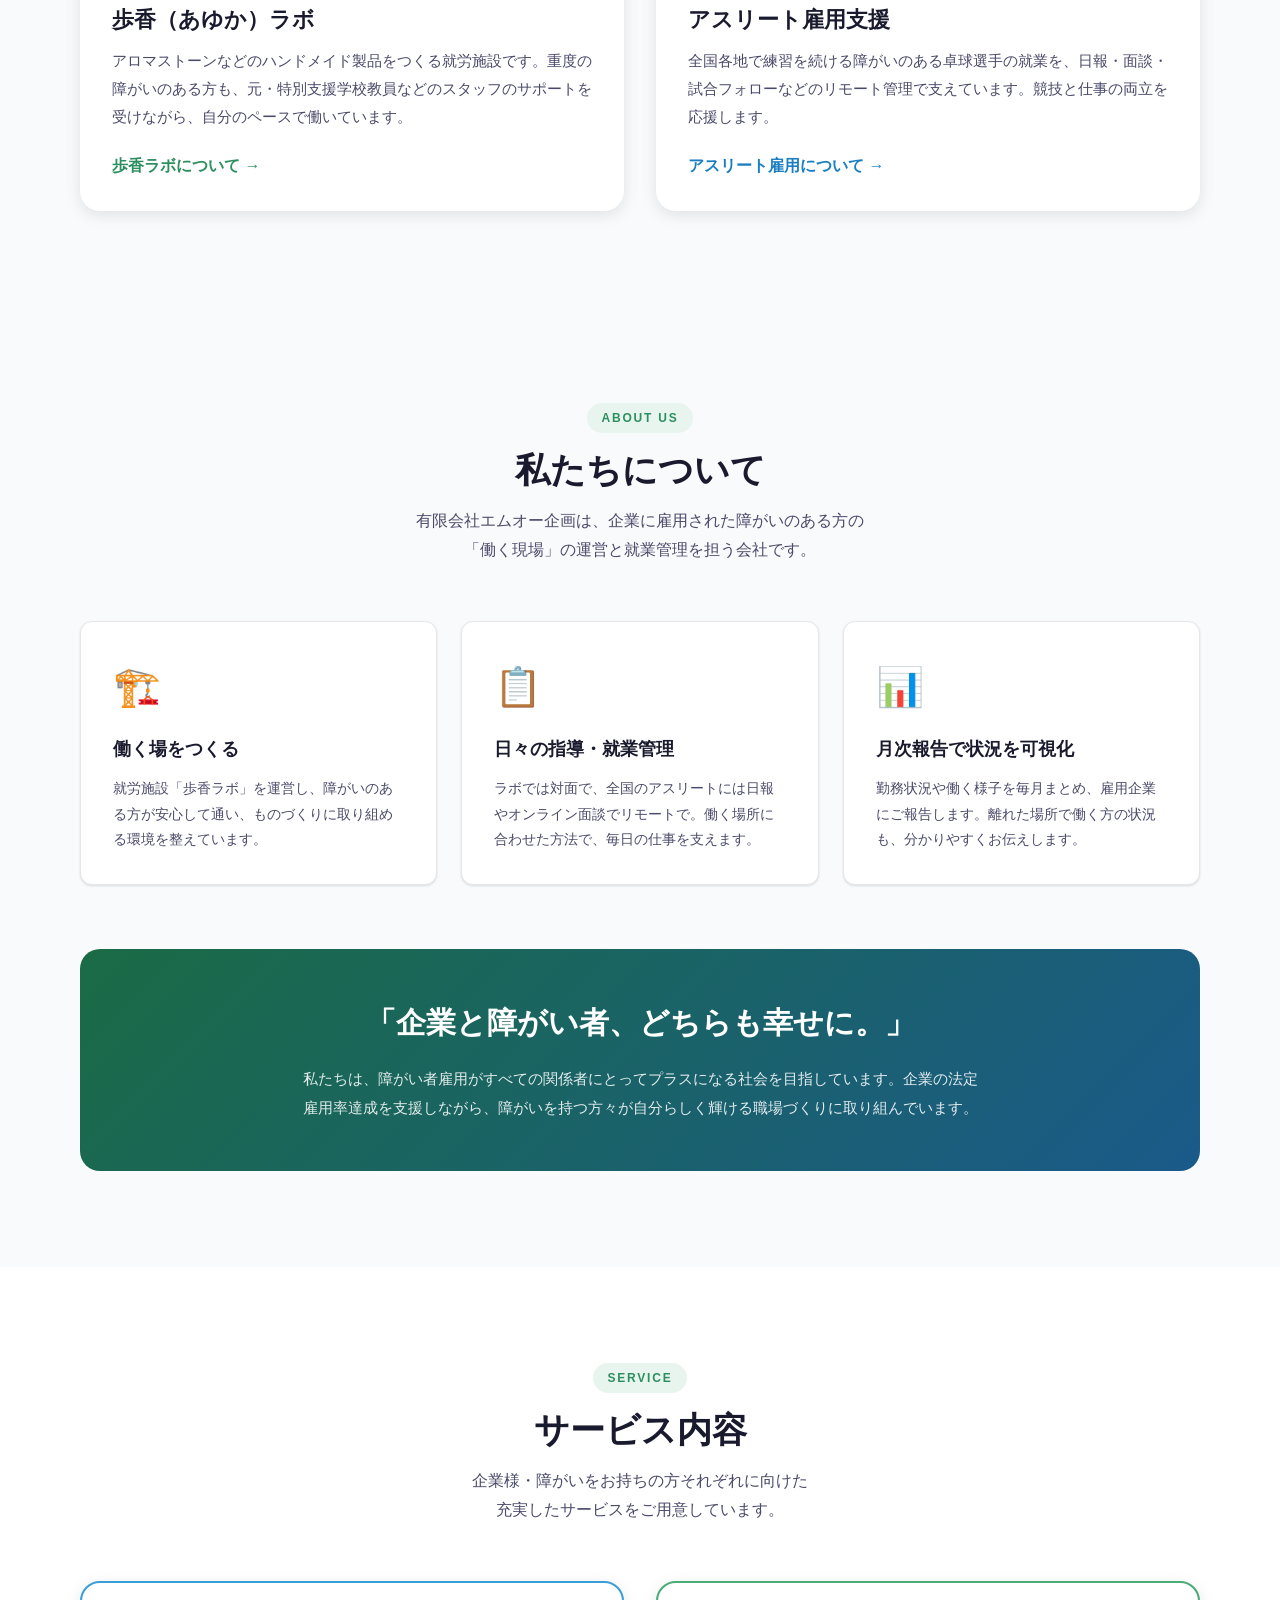
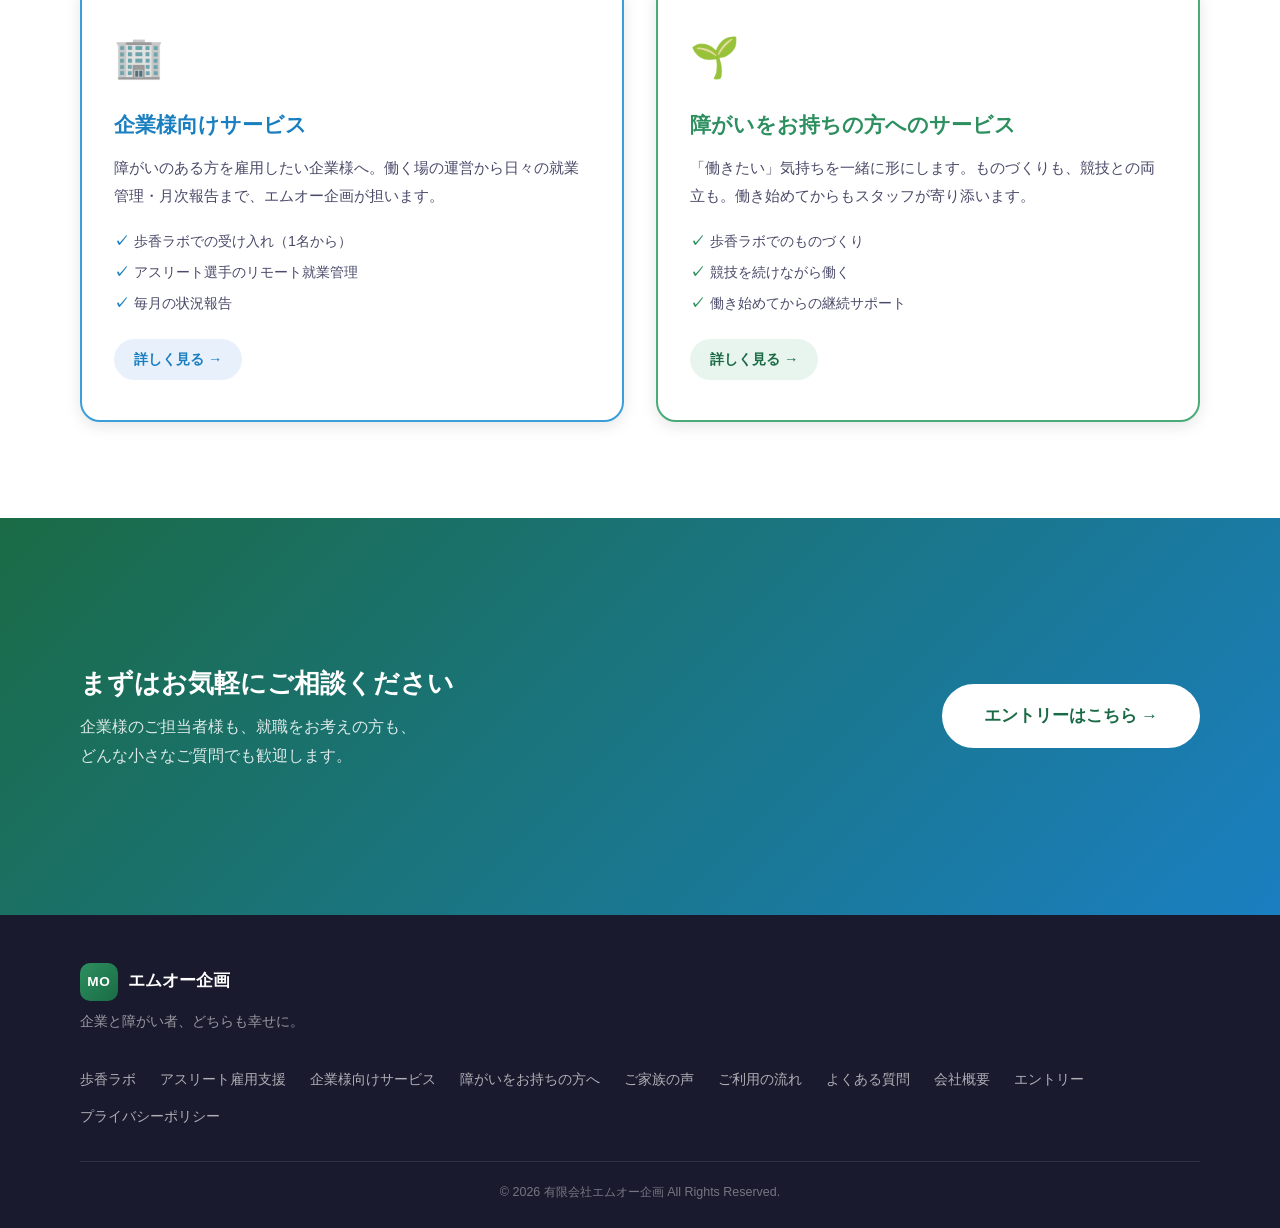
==== commit d64682af: "Restructure site around the two businesses: Ayuka Lab and athlete employment - Add ayuka-lab.html (a" ====
--- a/index.html
+++ b/index.html
@@ -3,7 +3,7 @@
 <head>
   <meta charset="UTF-8">
   <meta name="viewport" content="width=device-width, initial-scale=1.0">
-  <meta name="description" content="有限会社エムオー企画 - 障がい者就労支援。企業の障がい者雇用現場の運営・管理を丸ごとお任せください。企業と障がい者、どちらも幸せに。">
+  <meta name="description" content="有限会社エムオー企画 - 障がい者就労支援。アロマストーン製作の就労施設「歩香ラボ」の運営と、全国の障がいのある卓球選手のリモート就業管理を行っています。企業と障がい者、どちらも幸せに。">
   <title>有限会社エムオー企画 | 障がい者就労支援</title>
   <link rel="stylesheet" href="css/style.css">
 </head>
@@ -18,8 +18,10 @@
       </a>
       <nav class="header__nav" id="headerNav">
         <ul class="header__nav-list">
-          <li><a href="index.html" class="header__nav-link is-current">トップ</a></li>
-          <li><a href="service-company.html" class="header__nav-link">企業様向けサービス</a></li>
+          <li class="header__nav-item--sp"><a href="index.html" class="header__nav-link is-current">トップ</a></li>
+          <li><a href="ayuka-lab.html" class="header__nav-link">歩香ラボ</a></li>
+          <li><a href="athlete.html" class="header__nav-link">アスリート雇用</a></li>
+          <li><a href="service-company.html" class="header__nav-link">企業様へ</a></li>
           <li><a href="service-worker.html" class="header__nav-link">障がいをお持ちの方へ</a></li>
           <li><a href="voice.html" class="header__nav-link">ご家族の声</a></li>
           <li><a href="flow.html" class="header__nav-link">ご利用の流れ</a></li>
@@ -42,8 +44,8 @@
     <div class="hero__inner container">
       <div class="hero__text fade-in">
         <p class="hero__label">障がい者就労支援</p>
-        <h1 class="hero__title">障がい者雇用の現場を、<br>まるごとお任せください。</h1>
-        <p class="hero__sub">企業と障がい者をつなぎ、<br>安心して働ける環境をつくります。</p>
+        <h1 class="hero__title">働く場をつくり、<br>働き続けるを支える。</h1>
+        <p class="hero__sub">ものづくりの就労施設「歩香ラボ」と、<br>全国のアスリートの就業管理を運営しています。</p>
       </div>
       <div class="hero__cta-cards fade-in fade-in--delay">
         <a href="service-company.html" class="hero__cta-card hero__cta-card--company">
@@ -51,7 +53,7 @@
           <div class="hero__cta-card-content">
             <p class="hero__cta-card-label">採用・委託をお考えの</p>
             <p class="hero__cta-card-main">企業様へ</p>
-            <p class="hero__cta-card-desc">障がい者雇用の現場管理・<br>施設運営を代行します</p>
+            <p class="hero__cta-card-desc">障がい者雇用の現場運営・<br>就業管理をお任せください</p>
           </div>
           <span class="hero__cta-card-arrow">→</span>
         </a>
@@ -60,7 +62,7 @@
           <div class="hero__cta-card-content">
             <p class="hero__cta-card-label">就職をお考えの</p>
             <p class="hero__cta-card-main">障がいをお持ちの方へ</p>
-            <p class="hero__cta-card-desc">安心して働ける職場を<br>一緒に探しましょう</p>
+            <p class="hero__cta-card-desc">ものづくり・スポーツ、<br>あなたに合った働き方を</p>
           </div>
           <span class="hero__cta-card-arrow">→</span>
         </a>
@@ -72,29 +74,63 @@
     </div>
   </section>
 
+  <!-- ========== BUSINESS ========== -->
+  <section class="biz section section--tint" id="business">
+    <div class="container">
+      <div class="section-header fade-in">
+        <p class="section-label">OUR BUSINESS</p>
+        <h2 class="section-title">エムオー企画が運営する2つの事業</h2>
+        <p class="section-desc">企業に雇用された障がいのある方が、安心して働き続けられるよう<br>日々の現場運営と就業管理を担っています。</p>
+      </div>
+      <div class="biz__cards fade-in">
+        <a href="ayuka-lab.html" class="biz__card">
+          <img src="images/aroma-stones.jpg" alt="トレーに並んだ手づくりのアロマストーン" class="biz__card-img" width="900" height="1200" loading="lazy">
+          <div class="biz__card-body">
+            <span class="biz__card-tag">ものづくり ／ 通所・対面</span>
+            <h3 class="biz__card-title"><small>AYUKA LAB</small>歩香（あゆか）ラボ</h3>
+            <p class="biz__card-desc">アロマストーンなどのハンドメイド製品をつくる就労施設です。重度の障がいのある方も、元・特別支援学校教員などのスタッフのサポートを受けながら、自分のペースで働いています。</p>
+            <span class="biz__card-btn">歩香ラボについて →</span>
+          </div>
+        </a>
+        <a href="athlete.html" class="biz__card biz__card--athlete">
+          <div class="biz__card-visual">
+            <span class="biz__card-visual-icon">🏓</span>
+            <span class="biz__card-visual-text">ATHLETE EMPLOYMENT</span>
+          </div>
+          <div class="biz__card-body">
+            <span class="biz__card-tag">スポーツ ／ 全国・リモート</span>
+            <h3 class="biz__card-title"><small>ATHLETE EMPLOYMENT</small>アスリート雇用支援</h3>
+            <p class="biz__card-desc">全国各地で練習を続ける障がいのある卓球選手の就業を、日報・面談・試合フォローなどのリモート管理で支えています。競技と仕事の両立を応援します。</p>
+            <span class="biz__card-btn">アスリート雇用について →</span>
+          </div>
+        </a>
+      </div>
+    </div>
+  </section>
+
   <!-- ========== ABOUT ========== -->
   <section class="about section" id="about">
     <div class="container">
       <div class="section-header fade-in">
         <p class="section-label">ABOUT US</p>
         <h2 class="section-title">私たちについて</h2>
-        <p class="section-desc">有限会社エムオー企画は、企業が障がい者を雇用する際の<br>現場管理・施設運営を丸ごと請け負う就労支援企業です。</p>
+        <p class="section-desc">有限会社エムオー企画は、企業に雇用された障がいのある方の<br>「働く現場」の運営と就業管理を担う会社です。</p>
       </div>
       <div class="about__points">
         <div class="about__point fade-in">
           <div class="about__point-icon">🏗️</div>
-          <h3 class="about__point-title">就労施設を提供・運営</h3>
-          <p class="about__point-desc">企業に代わって、障がい者が安心して働ける就労環境・施設を提供し、日々の運営を管理します。企業は本業に集中できます。</p>
+          <h3 class="about__point-title">働く場をつくる</h3>
+          <p class="about__point-desc">就労施設「歩香ラボ」を運営し、障がいのある方が安心して通い、ものづくりに取り組める環境を整えています。</p>
         </div>
         <div class="about__point fade-in">
           <div class="about__point-icon">📋</div>
-          <h3 class="about__point-title">業務指導・日常管理を代行</h3>
-          <p class="about__point-desc">障がい特性に応じた業務指導、日常生活のサポート、職場でのコミュニケーション支援など、現場のあらゆる管理を担います。</p>
+          <h3 class="about__point-title">日々の指導・就業管理</h3>
+          <p class="about__point-desc">ラボでは対面で、全国のアスリートには日報やオンライン面談でリモートで。働く場所に合わせた方法で、毎日の仕事を支えます。</p>
         </div>
         <div class="about__point fade-in">
           <div class="about__point-icon">📊</div>
           <h3 class="about__point-title">月次報告で状況を可視化</h3>
-          <p class="about__point-desc">毎月の業務状況・就労状態を詳細にレポート。企業が把握すべき情報を分かりやすくまとめ、透明性の高い運営を実現します。</p>
+          <p class="about__point-desc">勤務状況や働く様子を毎月まとめ、雇用企業にご報告します。離れた場所で働く方の状況も、分かりやすくお伝えします。</p>
         </div>
       </div>
       <div class="about__philosophy fade-in">
@@ -116,22 +152,22 @@
         <a href="service-company.html" class="service-menu__card service-menu__card--company">
           <div class="service-menu__card-icon">🏢</div>
           <h3 class="service-menu__card-title">企業様向けサービス</h3>
-          <p class="service-menu__card-desc">障がい者雇用の現場管理・施設運営を代行。法定雇用率の達成から日常の業務指導まで、まるごとお任せください。</p>
+          <p class="service-menu__card-desc">障がいのある方を雇用したい企業様へ。働く場の運営から日々の就業管理・月次報告まで、エムオー企画が担います。</p>
           <ul class="service-menu__card-list">
-            <li>職場環境の提供・運営</li>
-            <li>雇用支援の代行</li>
-            <li>業務サポート・月次報告</li>
+            <li>歩香ラボでの受け入れ（1名から）</li>
+            <li>アスリート選手のリモート就業管理</li>
+            <li>毎月の状況報告</li>
           </ul>
           <span class="service-menu__card-btn">詳しく見る →</span>
         </a>
         <a href="service-worker.html" class="service-menu__card service-menu__card--worker">
           <div class="service-menu__card-icon">🌱</div>
           <h3 class="service-menu__card-title">障がいをお持ちの方へのサービス</h3>
-          <p class="service-menu__card-desc">あなたに合った職場を一緒に探します。就職から就労後のフォローまで、専任スタッフが寄り添いサポートします。</p>
+          <p class="service-menu__card-desc">「働きたい」気持ちを一緒に形にします。ものづくりも、競技との両立も。働き始めてからもスタッフが寄り添います。</p>
           <ul class="service-menu__card-list">
-            <li>企業のご紹介・マッチング</li>
-            <li>安心できる職場環境</li>
-            <li>就労支援・継続サポート</li>
+            <li>歩香ラボでのものづくり</li>
+            <li>競技を続けながら働く</li>
+            <li>働き始めてからの継続サポート</li>
           </ul>
           <span class="service-menu__card-btn">詳しく見る →</span>
         </a>
@@ -167,6 +203,8 @@
         </div>
         <nav class="footer__nav" aria-label="フッターナビゲーション">
           <ul class="footer__nav-list">
+            <li><a href="ayuka-lab.html">歩香ラボ</a></li>
+            <li><a href="athlete.html">アスリート雇用支援</a></li>
             <li><a href="service-company.html">企業様向けサービス</a></li>
             <li><a href="service-worker.html">障がいをお持ちの方へ</a></li>
             <li><a href="voice.html">ご家族の声</a></li>
--- a/css/style.css
+++ b/css/style.css
@@ -193,15 +193,17 @@
 .header__nav {
   display: flex;
   align-items: center;
-  gap: 2rem;
+  gap: 1.5rem;
 }
 .header__nav-list {
   display: flex;
   align-items: center;
-  gap: 1.8rem;
-}
+  gap: 1.3rem;
+}
+.header__nav-item--sp { display: none; }
 .header__nav-link {
-  font-size: .9rem;
+  font-size: .88rem;
+  white-space: nowrap;
   font-weight: 600;
   color: var(--text-mid);
   transition: color var(--transition);
@@ -1570,6 +1572,360 @@
   font-size: .85rem;
   color: var(--text-light);
   text-align: right;
+}
+
+/* ==========================================================================
+   Business pages (ayuka-lab.html / athlete.html) & business cards (index)
+   ========================================================================== */
+.page-hero--lab {
+  background: linear-gradient(135deg, #1a6b5a 0%, #2d8f7f 45%, #3a7fb0 100%);
+}
+.page-hero--athlete {
+  background: linear-gradient(135deg, #0d3a6b 0%, #1a7fc1 55%, #2d8f5f 100%);
+}
+.page-hero__sub-en {
+  display: block;
+  font-size: .5em;
+  font-weight: 600;
+  letter-spacing: .15em;
+  margin-top: .4rem;
+  color: rgba(255,255,255,.75);
+}
+.section--tint { background: var(--bg); }
+
+/* Business cards (index) */
+.biz__cards {
+  display: grid;
+  grid-template-columns: repeat(2, 1fr);
+  gap: 2rem;
+}
+.biz__card {
+  display: flex;
+  flex-direction: column;
+  background: var(--white);
+  border-radius: var(--radius-lg);
+  overflow: hidden;
+  box-shadow: var(--shadow-md);
+  transition: var(--transition);
+}
+.biz__card:hover { transform: translateY(-4px); box-shadow: var(--shadow-lg); }
+.biz__card-img {
+  width: 100%;
+  aspect-ratio: 16/9;
+  object-fit: cover;
+}
+.biz__card-visual {
+  aspect-ratio: 16/9;
+  display: flex;
+  flex-direction: column;
+  align-items: center;
+  justify-content: center;
+  gap: .5rem;
+  color: var(--white);
+  background: linear-gradient(135deg, #0d3a6b 0%, #1a7fc1 60%, #2d8f5f 100%);
+}
+.biz__card-visual-icon { font-size: 3.5rem; line-height: 1; }
+.biz__card-visual-text { font-size: .85rem; letter-spacing: .15em; opacity: .85; }
+.biz__card-body { padding: 1.75rem 2rem 2rem; display: flex; flex-direction: column; flex: 1; }
+.biz__card-tag {
+  align-self: flex-start;
+  font-size: .75rem;
+  font-weight: 700;
+  padding: .2rem .8rem;
+  border-radius: 50px;
+  margin-bottom: .75rem;
+  background: var(--warm-green);
+  color: var(--primary-dark);
+}
+.biz__card--athlete .biz__card-tag { background: var(--warm-blue); color: var(--accent); }
+.biz__card-title { font-size: 1.35rem; font-weight: 800; margin-bottom: .75rem; line-height: 1.4; }
+.biz__card-title small { display: block; font-size: .8rem; font-weight: 600; color: var(--text-light); letter-spacing: .1em; }
+.biz__card-desc { color: var(--text-mid); font-size: .95rem; line-height: 1.85; margin-bottom: 1.25rem; }
+.biz__card-btn { margin-top: auto; font-weight: 700; color: var(--primary); }
+.biz__card--athlete .biz__card-btn { color: var(--accent); }
+
+/* Name meaning (lab) */
+.name-cards {
+  display: grid;
+  grid-template-columns: repeat(2, 1fr);
+  gap: 1.5rem;
+  max-width: 880px;
+  margin: 0 auto;
+}
+.name-card {
+  background: var(--white);
+  border-radius: var(--radius-lg);
+  padding: 2.25rem 2rem;
+  text-align: center;
+  box-shadow: var(--shadow-sm);
+}
+.name-card__kanji {
+  font-size: 3.5rem;
+  font-weight: 900;
+  line-height: 1;
+  color: var(--primary);
+  margin-bottom: 1rem;
+}
+.name-card:nth-child(2) .name-card__kanji { color: #2d8f7f; }
+.name-card__title { font-size: 1.1rem; font-weight: 700; margin-bottom: .5rem; }
+.name-card__desc { color: var(--text-mid); font-size: .95rem; line-height: 1.85; }
+
+/* Process steps (lab) */
+.process__list {
+  display: grid;
+  grid-template-columns: repeat(5, 1fr);
+  gap: 1rem;
+  counter-reset: process;
+  list-style: none;
+  padding-top: 16px;
+}
+.process__item {
+  position: relative;
+  background: var(--white);
+  border-radius: var(--radius);
+  padding: 1.75rem 1rem 1.5rem;
+  text-align: center;
+  box-shadow: var(--shadow-sm);
+  border-top: 4px solid var(--primary-light);
+}
+.process__item::before {
+  counter-increment: process;
+  content: counter(process);
+  position: absolute;
+  top: -16px;
+  left: 50%;
+  transform: translateX(-50%);
+  width: 32px;
+  height: 32px;
+  border-radius: 50%;
+  background: var(--primary);
+  color: var(--white);
+  font-weight: 800;
+  font-size: .9rem;
+  display: flex;
+  align-items: center;
+  justify-content: center;
+}
+.process__icon { font-size: 2rem; margin-bottom: .5rem; }
+.process__title { font-weight: 700; margin-bottom: .4rem; }
+.process__desc { font-size: .85rem; color: var(--text-mid); line-height: 1.7; }
+
+/* Photo + text split */
+.split {
+  display: grid;
+  grid-template-columns: 1fr 1fr;
+  gap: 3rem;
+  align-items: center;
+}
+.split__photos {
+  display: grid;
+  grid-template-columns: 1fr 1fr;
+  gap: 1rem;
+}
+.split__photo {
+  width: 100%;
+  border-radius: var(--radius-lg);
+  box-shadow: var(--shadow-md);
+  object-fit: cover;
+}
+.split__photo--portrait { aspect-ratio: 3/4; }
+.split__photo--wide { aspect-ratio: 4/3; }
+.split__title { font-size: clamp(1.3rem, 2.6vw, 1.7rem); font-weight: 800; line-height: 1.45; margin-bottom: 1.25rem; }
+.split__desc { color: var(--text-mid); line-height: 1.9; margin-bottom: 1rem; }
+.check-list { margin-top: 1rem; display: grid; gap: .6rem; }
+.check-list li { position: relative; padding-left: 1.7rem; color: var(--text); line-height: 1.7; }
+.check-list li::before {
+  content: '✓';
+  position: absolute;
+  left: 0;
+  top: 0;
+  color: var(--primary);
+  font-weight: 800;
+}
+
+/* Day timeline (lab) */
+.day__list {
+  max-width: 720px;
+  margin: 0 auto;
+  position: relative;
+  display: grid;
+  gap: 1rem;
+}
+.day__list::before {
+  content: '';
+  position: absolute;
+  left: 1.6rem;
+  top: 1rem;
+  bottom: 1rem;
+  width: 2px;
+  background: linear-gradient(var(--primary-light), var(--accent-light));
+}
+.day__item {
+  position: relative;
+  display: flex;
+  align-items: center;
+  gap: 1.25rem;
+  background: var(--white);
+  border-radius: var(--radius);
+  padding: 1rem 1.5rem 1rem 1rem;
+  box-shadow: var(--shadow-sm);
+}
+.day__icon {
+  flex-shrink: 0;
+  width: 2.6rem;
+  height: 2.6rem;
+  border-radius: 50%;
+  background: var(--warm-green);
+  display: flex;
+  align-items: center;
+  justify-content: center;
+  font-size: 1.2rem;
+  position: relative;
+  z-index: 1;
+}
+.day__title { font-weight: 700; }
+.day__desc { font-size: .9rem; color: var(--text-mid); }
+.day__note { text-align: center; margin-top: 1.5rem; color: var(--text-light); font-size: .9rem; }
+
+/* Scheme diagram (athlete) */
+.scheme {
+  display: grid;
+  grid-template-columns: 1fr auto 1fr auto 1fr;
+  align-items: stretch;
+  gap: 1rem;
+}
+.scheme__box {
+  background: var(--white);
+  border-radius: var(--radius-lg);
+  padding: 1.75rem 1.25rem;
+  text-align: center;
+  box-shadow: var(--shadow-sm);
+  border: 2px solid var(--border);
+}
+.scheme__box--mo { border-color: var(--primary); background: var(--warm-green); }
+.scheme__icon { font-size: 2.2rem; margin-bottom: .5rem; }
+.scheme__role { font-size: .8rem; color: var(--text-light); font-weight: 600; }
+.scheme__name { font-size: 1.1rem; font-weight: 800; margin-bottom: .6rem; }
+.scheme__desc { font-size: .88rem; color: var(--text-mid); line-height: 1.75; }
+.scheme__arrow {
+  display: flex;
+  flex-direction: column;
+  align-items: center;
+  justify-content: center;
+  font-size: .78rem;
+  color: var(--accent);
+  font-weight: 700;
+  gap: .25rem;
+  white-space: nowrap;
+}
+.scheme__arrow span:first-child { font-size: 1.5rem; line-height: 1; }
+
+/* Two-column benefits */
+.benefit__cols {
+  display: grid;
+  grid-template-columns: repeat(2, 1fr);
+  gap: 2rem;
+}
+.benefit__col {
+  background: var(--white);
+  border-radius: var(--radius-lg);
+  padding: 2rem;
+  box-shadow: var(--shadow-sm);
+  border-top: 4px solid var(--primary);
+}
+.benefit__col--company { border-top-color: var(--accent); }
+.benefit__title { font-size: 1.15rem; font-weight: 800; margin-bottom: 1rem; }
+.benefit__col--company .check-list li::before { color: var(--accent); }
+
+/* Info table (lab outline) */
+.info-table {
+  max-width: 760px;
+  margin: 0 auto;
+  width: 100%;
+  border-collapse: collapse;
+  background: var(--white);
+  border-radius: var(--radius);
+  overflow: hidden;
+  box-shadow: var(--shadow-sm);
+}
+.info-table th, .info-table td { padding: 1.1rem 1.5rem; border-bottom: 1px solid var(--border); text-align: left; vertical-align: top; }
+.info-table tr:last-child th, .info-table tr:last-child td { border-bottom: none; }
+.info-table th { width: 30%; background: var(--warm-green); font-weight: 700; color: var(--primary-dark); white-space: nowrap; }
+.info-table td { color: var(--text-mid); }
+
+/* Feature chips (service-company) */
+.feature__list {
+  display: grid;
+  grid-template-columns: repeat(4, 1fr);
+  gap: 1.25rem;
+}
+.feature__item {
+  background: var(--white);
+  border-radius: var(--radius);
+  padding: 1.5rem 1.25rem;
+  text-align: center;
+  box-shadow: var(--shadow-sm);
+}
+.feature__icon { font-size: 2rem; margin-bottom: .5rem; }
+.feature__title { font-weight: 800; margin-bottom: .4rem; color: var(--primary-dark); }
+.feature__desc { font-size: .88rem; color: var(--text-mid); line-height: 1.75; }
+.note-text { text-align: center; color: var(--text-light); font-size: .85rem; margin-top: 1.5rem; }
+
+@media (max-width: 960px) {
+  .biz__cards, .split, .benefit__cols { grid-template-columns: 1fr; }
+  .process__list { grid-template-columns: repeat(2, 1fr); row-gap: 2rem; }
+  .scheme { grid-template-columns: 1fr; }
+  .scheme__arrow { flex-direction: row; }
+  .scheme__arrow span:first-child { transform: rotate(90deg); }
+  .feature__list { grid-template-columns: repeat(2, 1fr); }
+}
+@media (max-width: 700px) {
+  .name-cards { grid-template-columns: 1fr; }
+  .process__list { grid-template-columns: 1fr; }
+  .feature__list { grid-template-columns: 1fr; }
+  .biz__card-body { padding: 1.5rem; }
+  .info-table th, .info-table td { display: block; width: 100%; }
+  .info-table th { border-bottom: none; padding-bottom: .4rem; }
+  .info-table td { padding-top: .4rem; }
+}
+
+/* ==========================================================================
+   Responsive — Header collapses to hamburger (≤ 1200px)
+   ========================================================================== */
+@media (max-width: 1200px) {
+  /* Header */
+  .header__hamburger { display: flex; }
+  .header__nav {
+    position: fixed;
+    top: var(--header-h);
+    left: 0;
+    right: 0;
+    background: var(--white);
+    border-bottom: 1px solid var(--border);
+    box-shadow: var(--shadow-md);
+    flex-direction: column;
+    align-items: stretch;
+    gap: 0;
+    padding: .5rem 0 1rem;
+    display: none;
+    max-height: calc(100vh - var(--header-h));
+    overflow-y: auto;
+  }
+  .header__nav.is-open { display: flex; }
+  .header__nav-item--sp { display: list-item; }
+  .header__nav-list {
+    flex-direction: column;
+    align-items: stretch;
+    gap: 0;
+  }
+  .header__nav-link {
+    display: block;
+    padding: .9rem 1.5rem;
+    font-size: 1rem;
+    border-bottom: 1px solid var(--border);
+  }
+  .header__nav-link::after { display: none; }
+  .header__cta { margin: 1rem 1.5rem; display: block; text-align: center; }
 }
 
 /* ==========================================================================
@@ -1602,36 +1958,6 @@
   .section { padding: 64px 0; }
   :root { --header-h: 60px; }
 
-  /* Header */
-  .header__hamburger { display: flex; }
-  .header__nav {
-    position: fixed;
-    top: var(--header-h);
-    left: 0;
-    right: 0;
-    background: var(--white);
-    border-bottom: 1px solid var(--border);
-    box-shadow: var(--shadow-md);
-    flex-direction: column;
-    align-items: stretch;
-    gap: 0;
-    padding: 1rem 0;
-    display: none;
-  }
-  .header__nav.is-open { display: flex; }
-  .header__nav-list {
-    flex-direction: column;
-    align-items: stretch;
-    gap: 0;
-  }
-  .header__nav-link {
-    display: block;
-    padding: .9rem 1.5rem;
-    font-size: 1rem;
-    border-bottom: 1px solid var(--border);
-  }
-  .header__nav-link::after { display: none; }
-  .header__cta { margin: 1rem 1.5rem; display: block; text-align: center; }
 
   /* Hero */
   .hero__cta-cards { grid-template-columns: 1fr; max-width: 440px; }
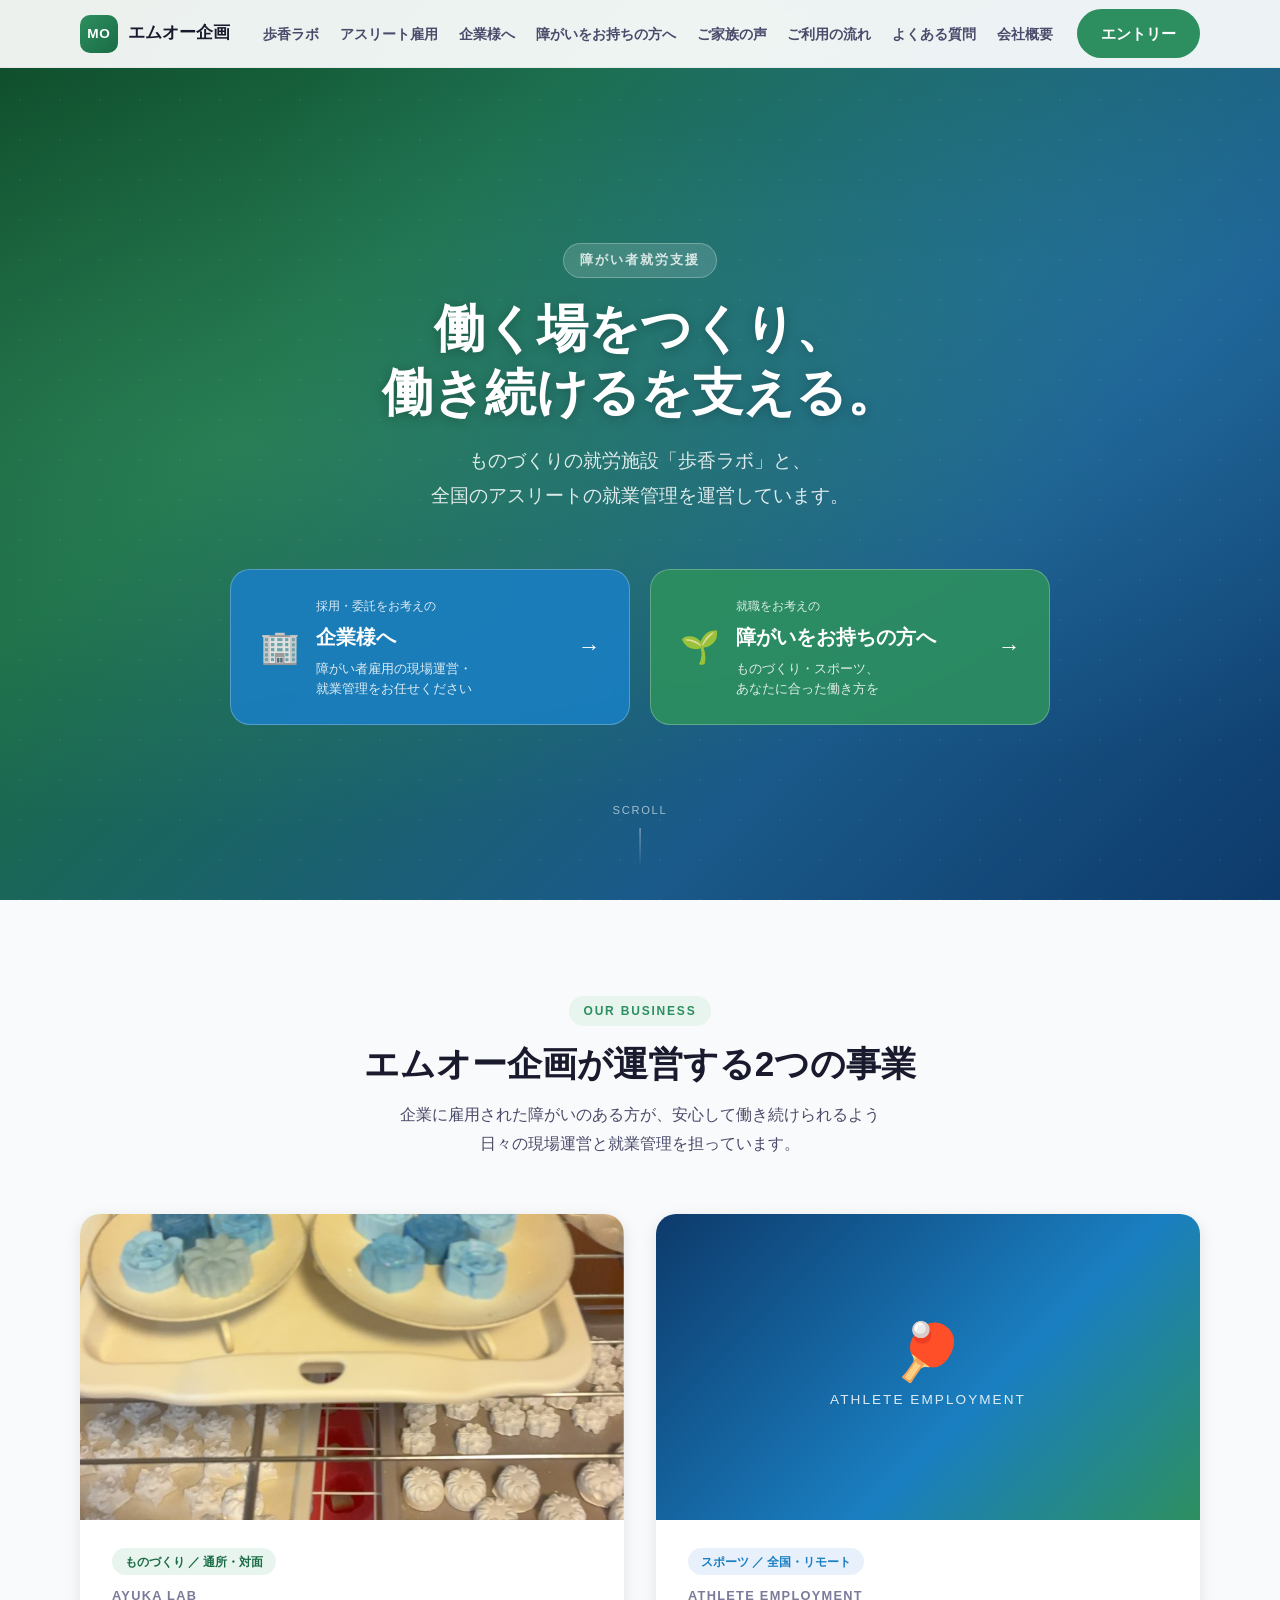
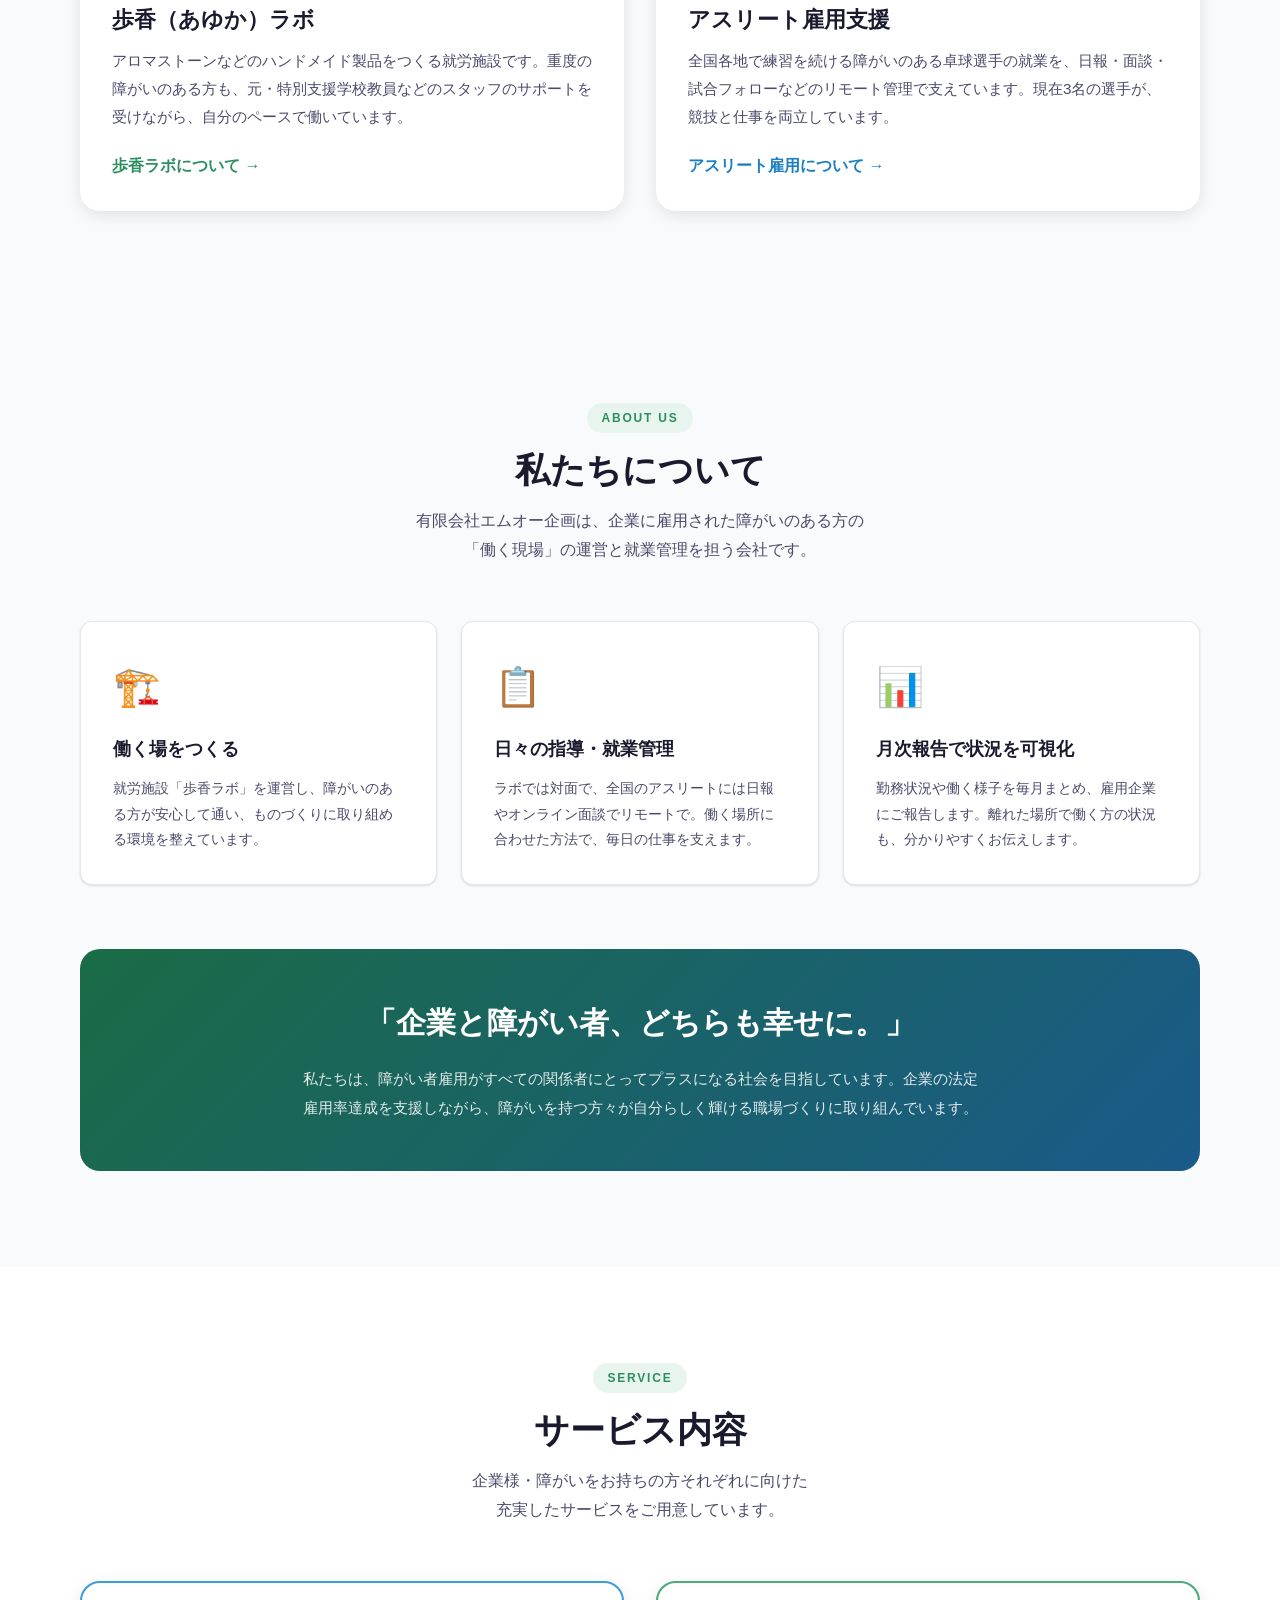
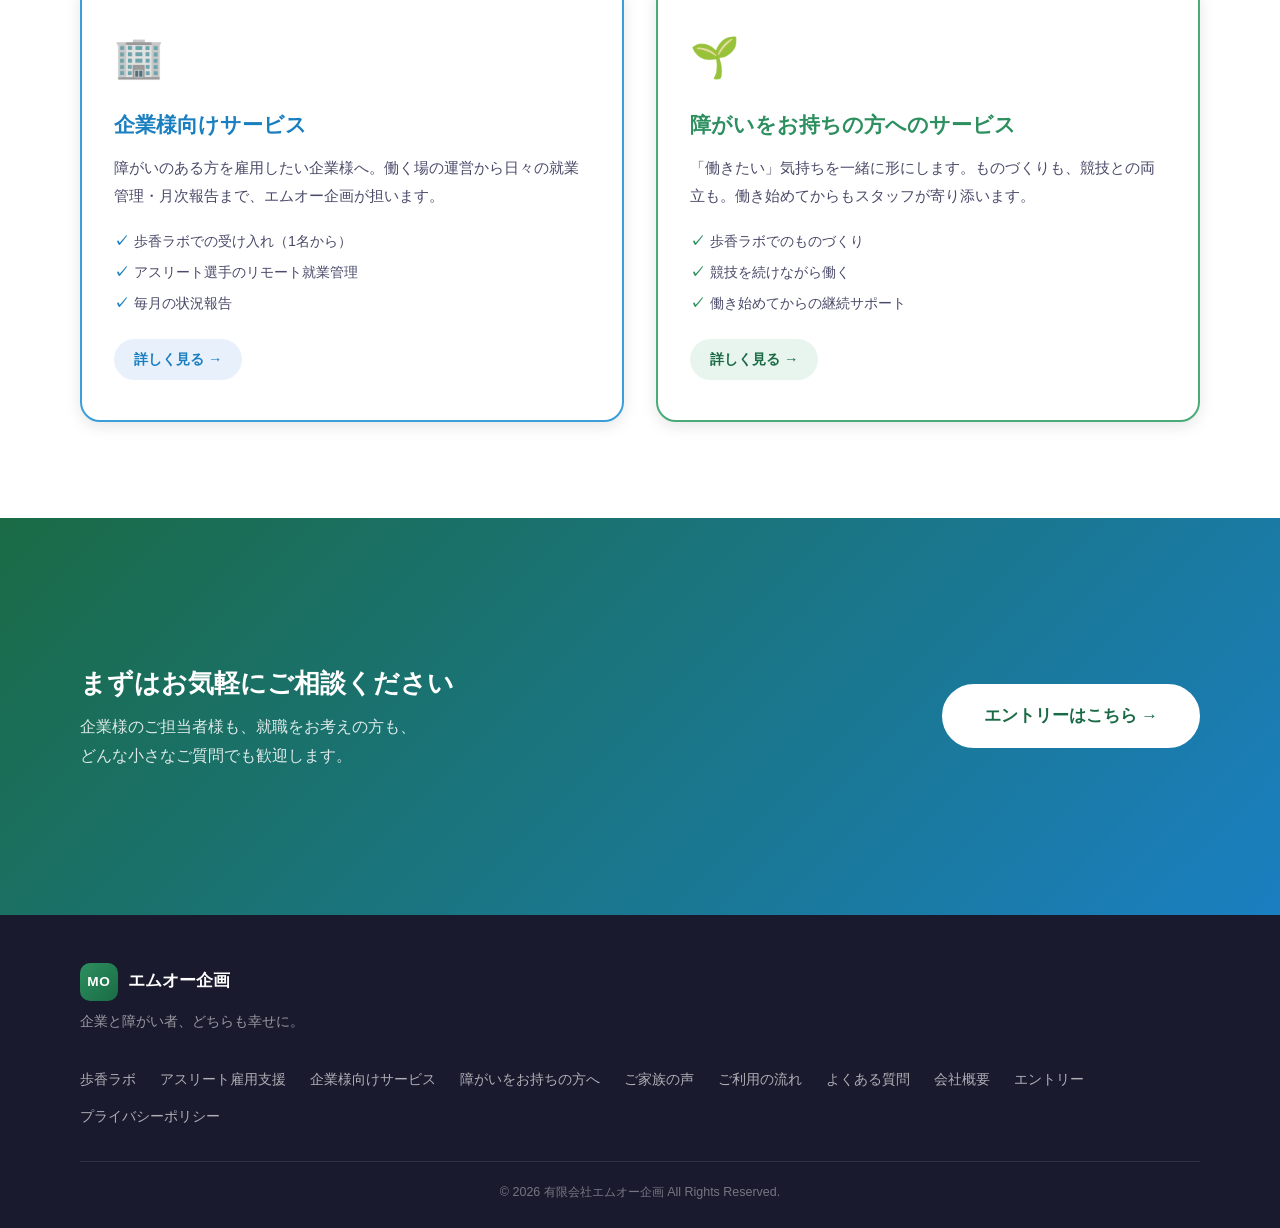
==== commit c7e54f1e: "Add Ayuka Lab outline with address and athlete track record - ayuka-lab.html: add outline table (sam" ====
--- a/index.html
+++ b/index.html
@@ -100,7 +100,7 @@
           <div class="biz__card-body">
             <span class="biz__card-tag">スポーツ ／ 全国・リモート</span>
             <h3 class="biz__card-title"><small>ATHLETE EMPLOYMENT</small>アスリート雇用支援</h3>
-            <p class="biz__card-desc">全国各地で練習を続ける障がいのある卓球選手の就業を、日報・面談・試合フォローなどのリモート管理で支えています。競技と仕事の両立を応援します。</p>
+            <p class="biz__card-desc">全国各地で練習を続ける障がいのある卓球選手の就業を、日報・面談・試合フォローなどのリモート管理で支えています。現在3名の選手が、競技と仕事を両立しています。</p>
             <span class="biz__card-btn">アスリート雇用について →</span>
           </div>
         </a>
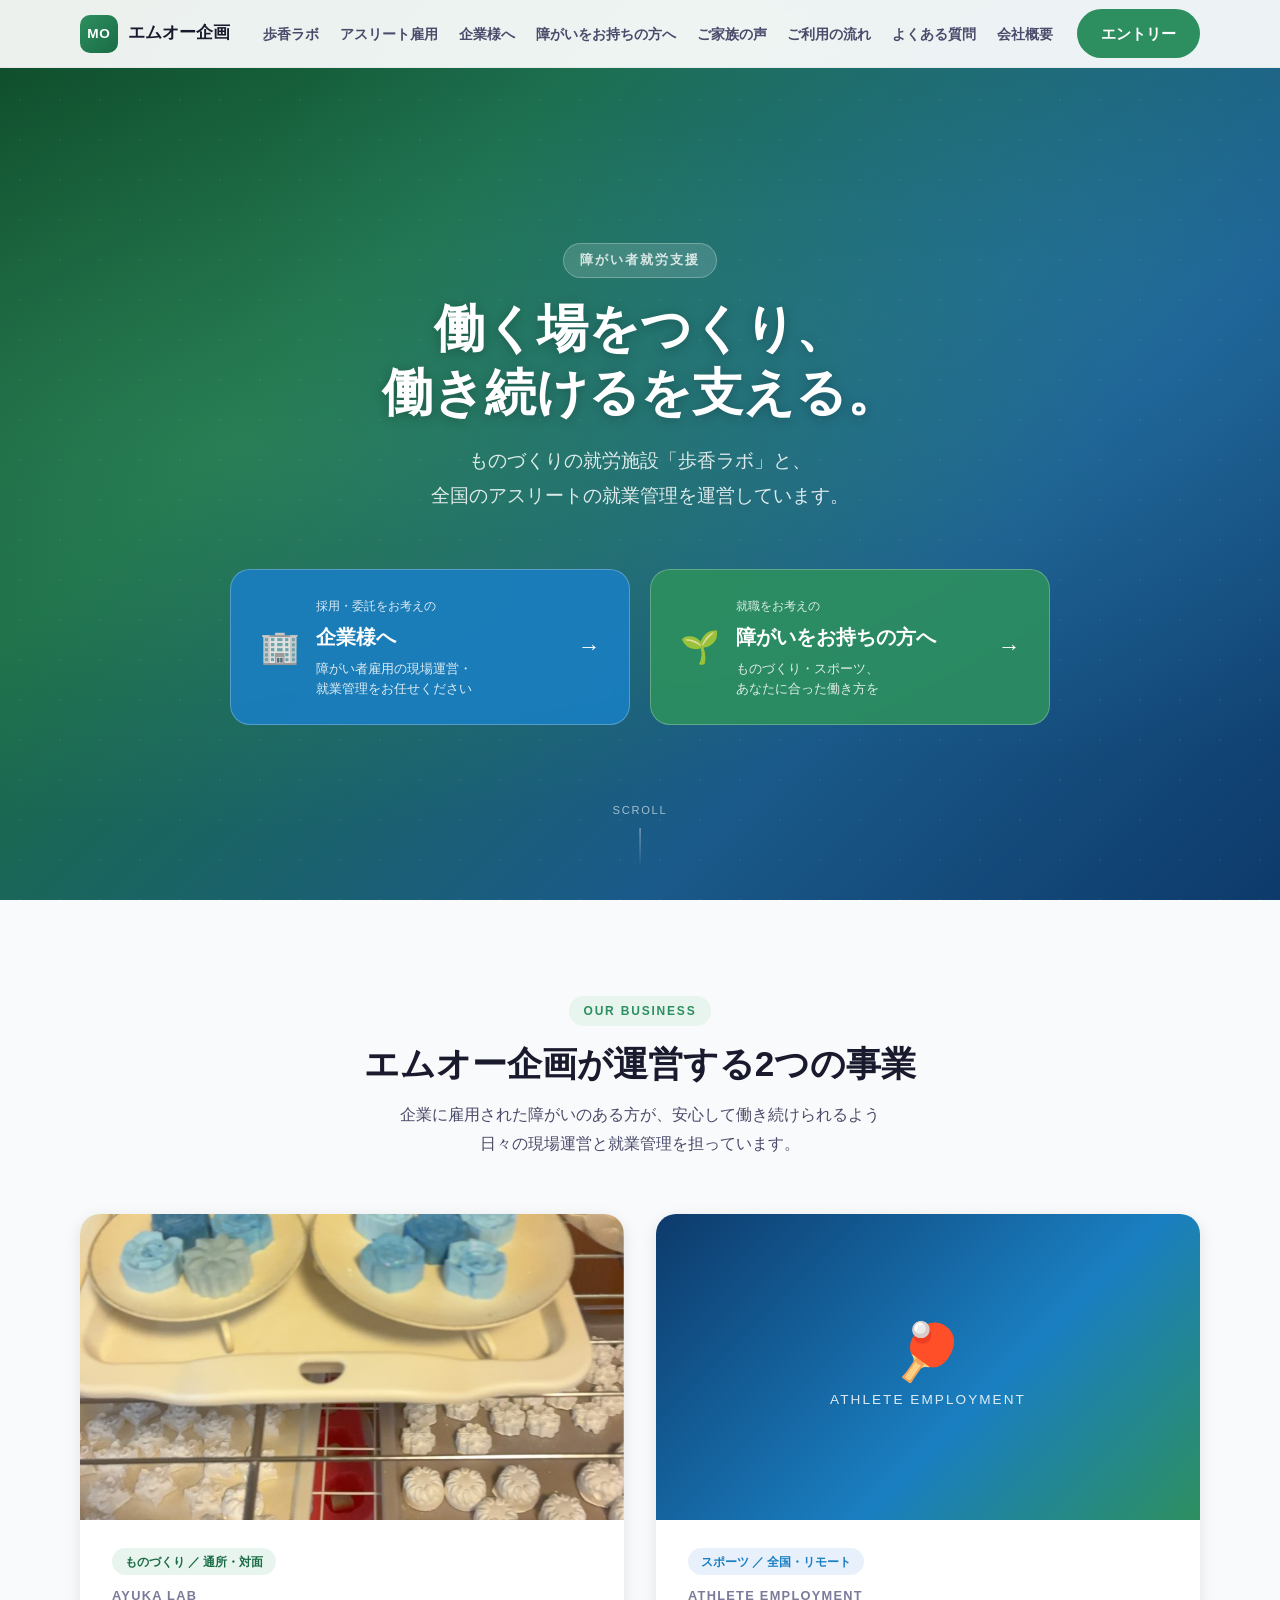
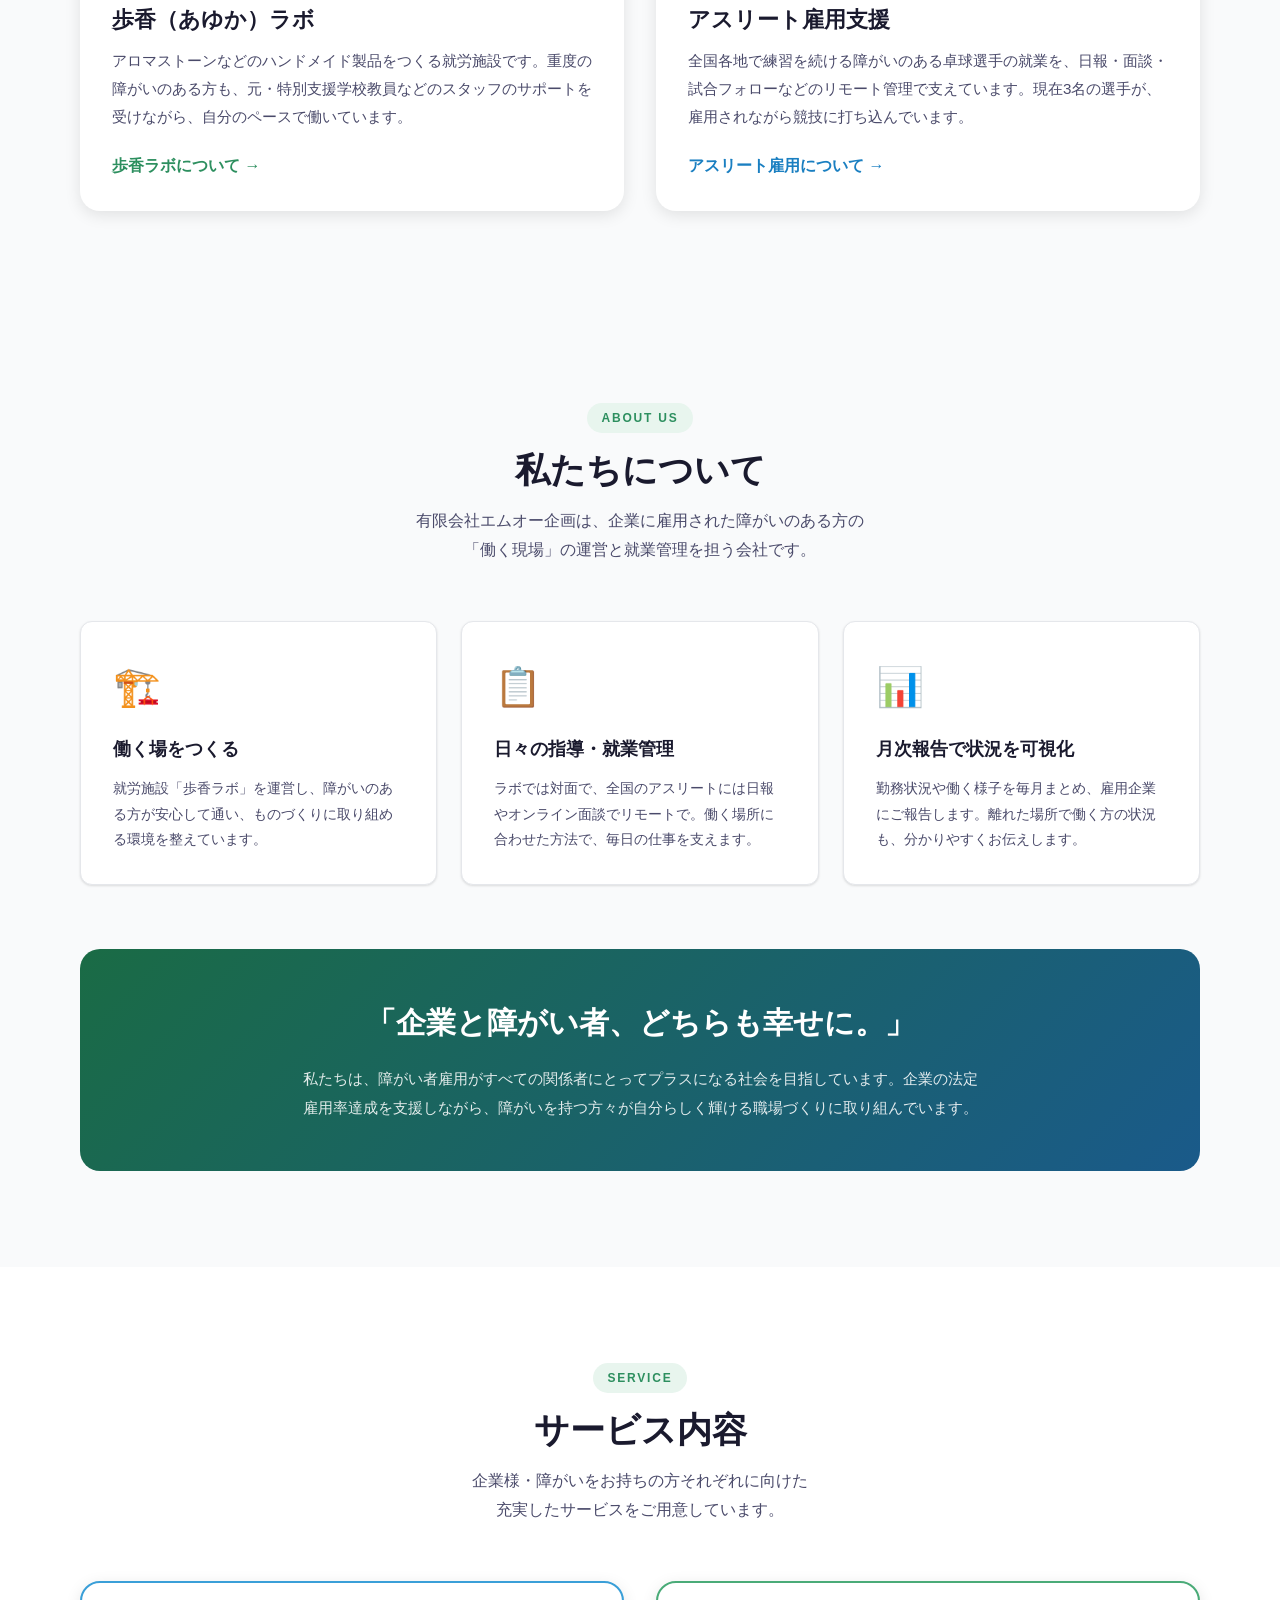
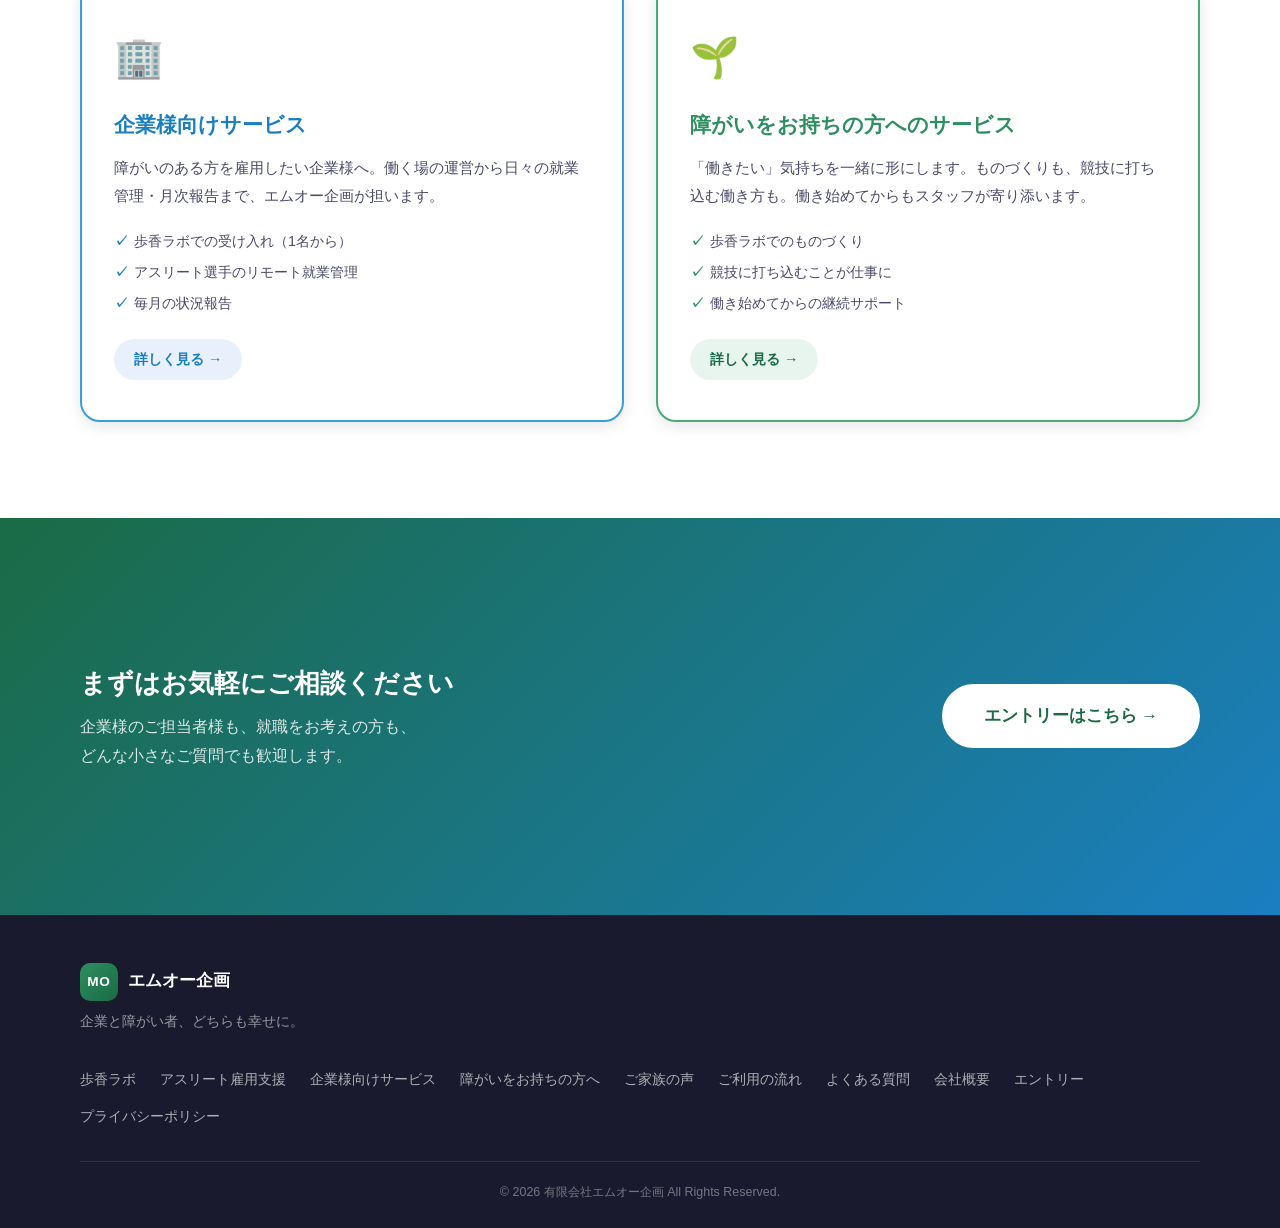
==== commit 3222328c: "Clarify athlete employment: practice and matches are the job - athlete.html: tagline "競技に打ち込むことが、仕事。" ====
--- a/index.html
+++ b/index.html
@@ -100,7 +100,7 @@
           <div class="biz__card-body">
             <span class="biz__card-tag">スポーツ ／ 全国・リモート</span>
             <h3 class="biz__card-title"><small>ATHLETE EMPLOYMENT</small>アスリート雇用支援</h3>
-            <p class="biz__card-desc">全国各地で練習を続ける障がいのある卓球選手の就業を、日報・面談・試合フォローなどのリモート管理で支えています。現在3名の選手が、競技と仕事を両立しています。</p>
+            <p class="biz__card-desc">全国各地で練習を続ける障がいのある卓球選手の就業を、日報・面談・試合フォローなどのリモート管理で支えています。現在3名の選手が、雇用されながら競技に打ち込んでいます。</p>
             <span class="biz__card-btn">アスリート雇用について →</span>
           </div>
         </a>
@@ -163,10 +163,10 @@
         <a href="service-worker.html" class="service-menu__card service-menu__card--worker">
           <div class="service-menu__card-icon">🌱</div>
           <h3 class="service-menu__card-title">障がいをお持ちの方へのサービス</h3>
-          <p class="service-menu__card-desc">「働きたい」気持ちを一緒に形にします。ものづくりも、競技との両立も。働き始めてからもスタッフが寄り添います。</p>
+          <p class="service-menu__card-desc">「働きたい」気持ちを一緒に形にします。ものづくりも、競技に打ち込む働き方も。働き始めてからもスタッフが寄り添います。</p>
           <ul class="service-menu__card-list">
             <li>歩香ラボでのものづくり</li>
-            <li>競技を続けながら働く</li>
+            <li>競技に打ち込むことが仕事に</li>
             <li>働き始めてからの継続サポート</li>
           </ul>
           <span class="service-menu__card-btn">詳しく見る →</span>
--- a/css/style.css
+++ b/css/style.css
@@ -1434,6 +1434,47 @@
 }
 .entry__intro-title { font-size: 1.2rem; font-weight: 700; margin-bottom: .5rem; }
 .entry__intro-desc { color: var(--text-mid); font-size: .95rem; }
+.promise {
+  background: #fffaf0;
+  border: 2px solid #f0c36d;
+  border-radius: var(--radius);
+  padding: 1.75rem 2rem;
+  margin-bottom: 1.5rem;
+}
+.promise__title { font-size: 1.15rem; font-weight: 800; color: #8a5a00; margin-bottom: .25rem; }
+.promise__lead { font-size: .9rem; color: var(--text-mid); margin-bottom: 1rem; }
+.promise__list { padding-left: 1.5rem; display: grid; gap: .55rem; }
+.promise__list li { line-height: 1.75; color: var(--text); font-weight: 600; }
+.promise__list li::marker { color: #c98a00; font-weight: 800; }
+.flow__register {
+  max-width: 760px;
+  margin: 2.5rem auto 0;
+  background: var(--warm-green);
+  border: 2px dashed var(--primary-light);
+  border-radius: var(--radius);
+  padding: 1.75rem 2rem;
+}
+.flow__register-title { font-size: 1.1rem; font-weight: 800; color: var(--primary-dark); margin-bottom: .5rem; }
+.flow__register p { color: var(--text-mid); line-height: 1.85; font-size: .95rem; }
+.flow__register-steps { display: flex; flex-wrap: wrap; align-items: center; gap: .5rem; margin: .9rem 0; font-weight: 700; font-size: .92rem; }
+.flow__register-steps span { background: var(--white); border-radius: 50px; padding: .35rem .9rem; box-shadow: var(--shadow-sm); }
+.flow__register-steps i { font-style: normal; color: var(--primary); }
+@media (max-width: 700px) {
+  .flow__register { padding: 1.5rem 1.25rem; }
+}
+.policy__box {
+  max-width: 760px;
+  margin: 3rem auto 0;
+  background: var(--bg);
+  border-radius: var(--radius);
+  padding: 2rem;
+}
+.policy__title { font-size: 1.15rem; font-weight: 800; margin-bottom: .75rem; }
+.policy__box p { color: var(--text-mid); line-height: 1.85; font-size: .95rem; }
+.policy__list { list-style: disc; padding-left: 1.5rem; margin: .75rem 0; color: var(--text-mid); display: grid; gap: .35rem; font-size: .95rem; }
+@media (max-width: 700px) {
+  .promise, .policy__box { padding: 1.5rem 1.25rem; }
+}
 .entry__contact {
   text-align: center;
   margin-top: 3rem;
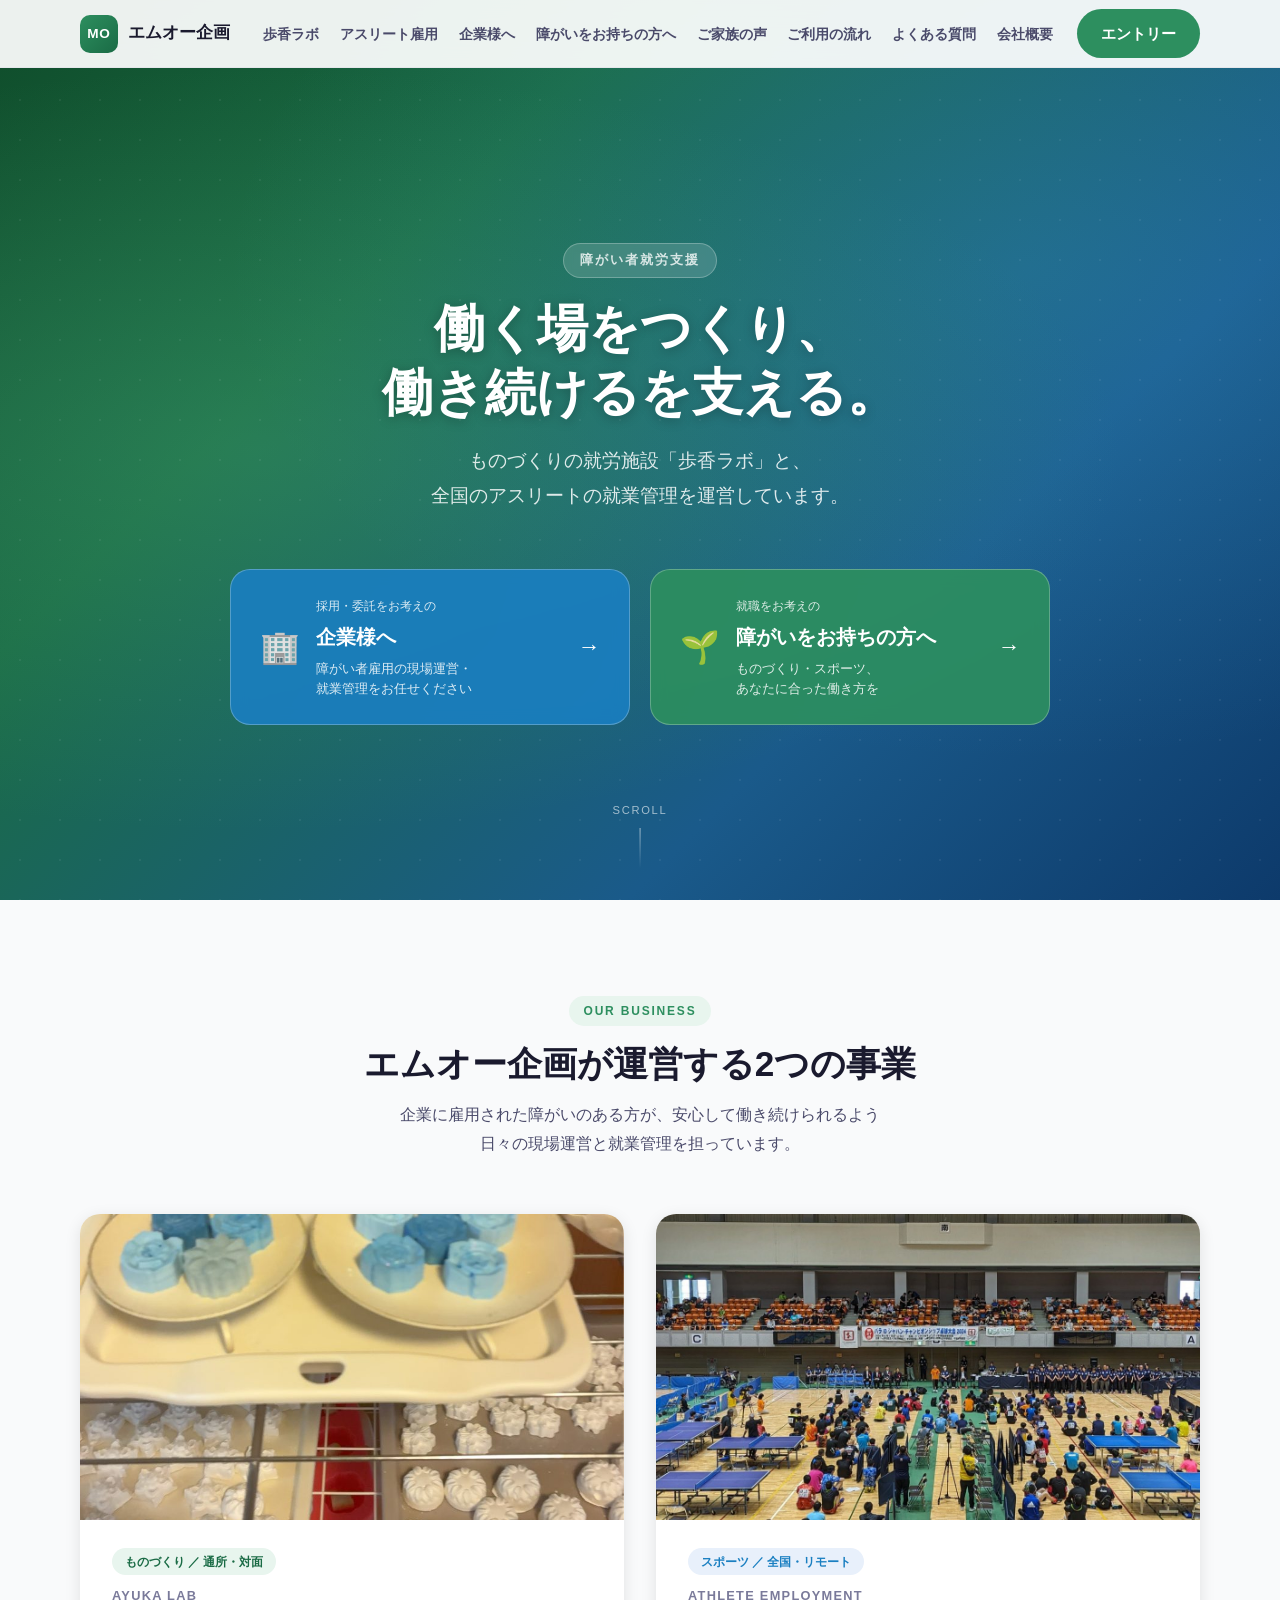
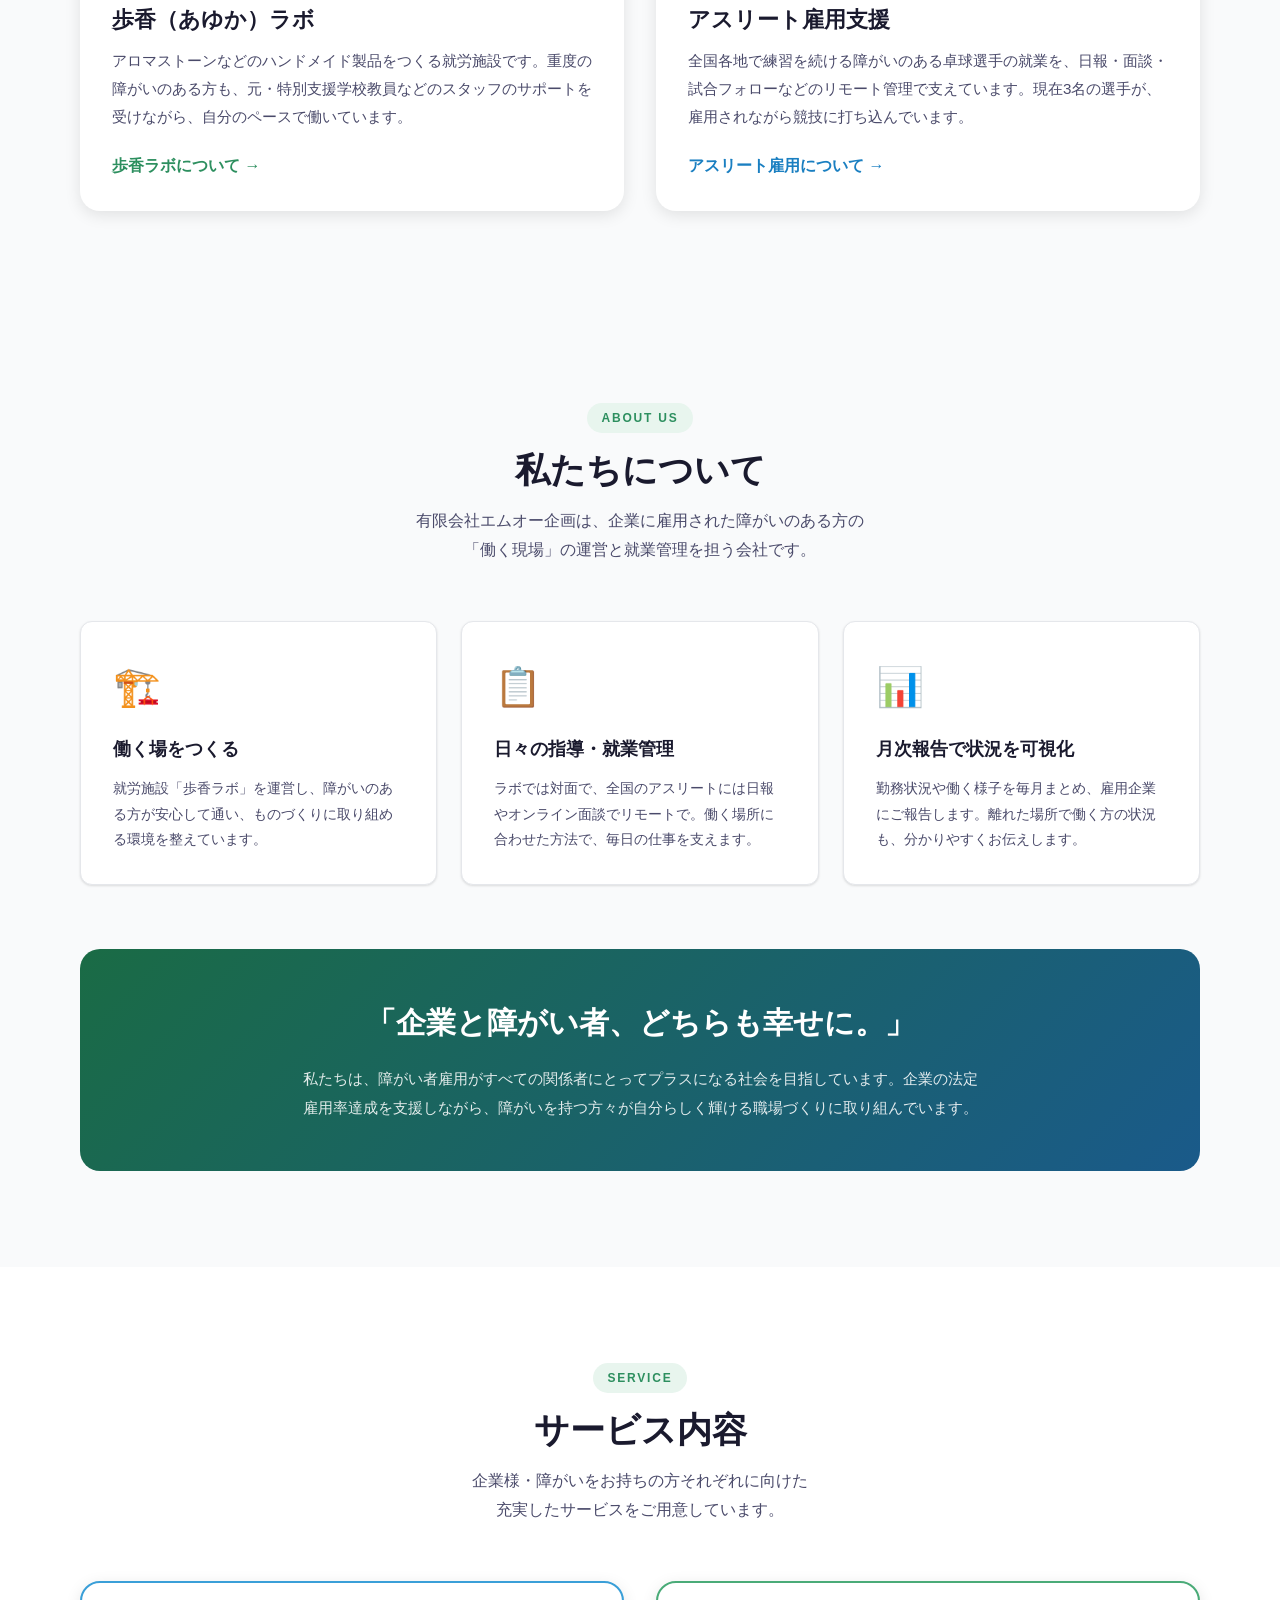
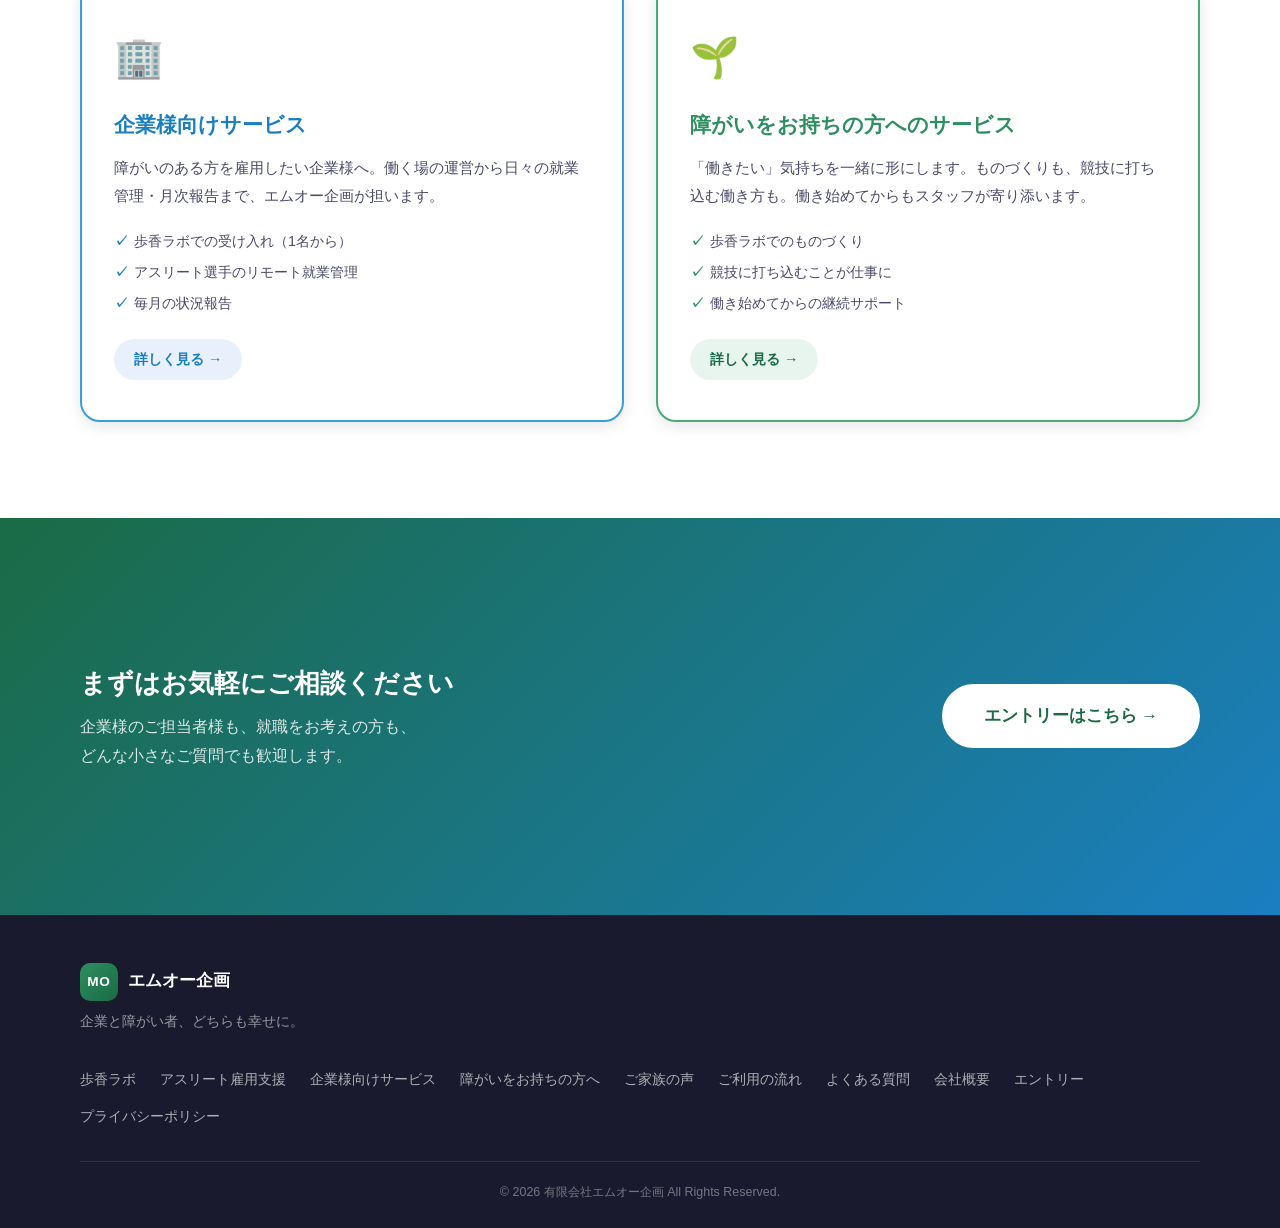
==== commit 5fdb4363: "Use tournament photo for athlete employment - Add images/athlete-tournament.jpg (4:3, 1200x900) - Re" ====
--- a/index.html
+++ b/index.html
@@ -93,10 +93,7 @@
           </div>
         </a>
         <a href="athlete.html" class="biz__card biz__card--athlete">
-          <div class="biz__card-visual">
-            <span class="biz__card-visual-icon">🏓</span>
-            <span class="biz__card-visual-text">ATHLETE EMPLOYMENT</span>
-          </div>
+          <img src="images/athlete-tournament.jpg" alt="障がい者卓球大会の会場のようす" class="biz__card-img" width="1200" height="900" loading="lazy">
           <div class="biz__card-body">
             <span class="biz__card-tag">スポーツ ／ 全国・リモート</span>
             <h3 class="biz__card-title"><small>ATHLETE EMPLOYMENT</small>アスリート雇用支援</h3>
--- a/css/style.css
+++ b/css/style.css
@@ -1827,6 +1827,10 @@
 .day__title { font-weight: 700; }
 .day__desc { font-size: .9rem; color: var(--text-mid); }
 .day__note { text-align: center; margin-top: 1.5rem; color: var(--text-light); font-size: .9rem; }
+
+.photo-wide { max-width: 960px; margin: 0 auto 3.5rem; }
+.photo-wide img { width: 100%; aspect-ratio: 16/9; object-fit: cover; object-position: center 70%; border-radius: var(--radius-lg); box-shadow: var(--shadow-md); }
+.photo-wide figcaption { text-align: center; font-size: .85rem; color: var(--text-light); margin-top: .75rem; }
 
 /* Scheme diagram (athlete) */
 .scheme {
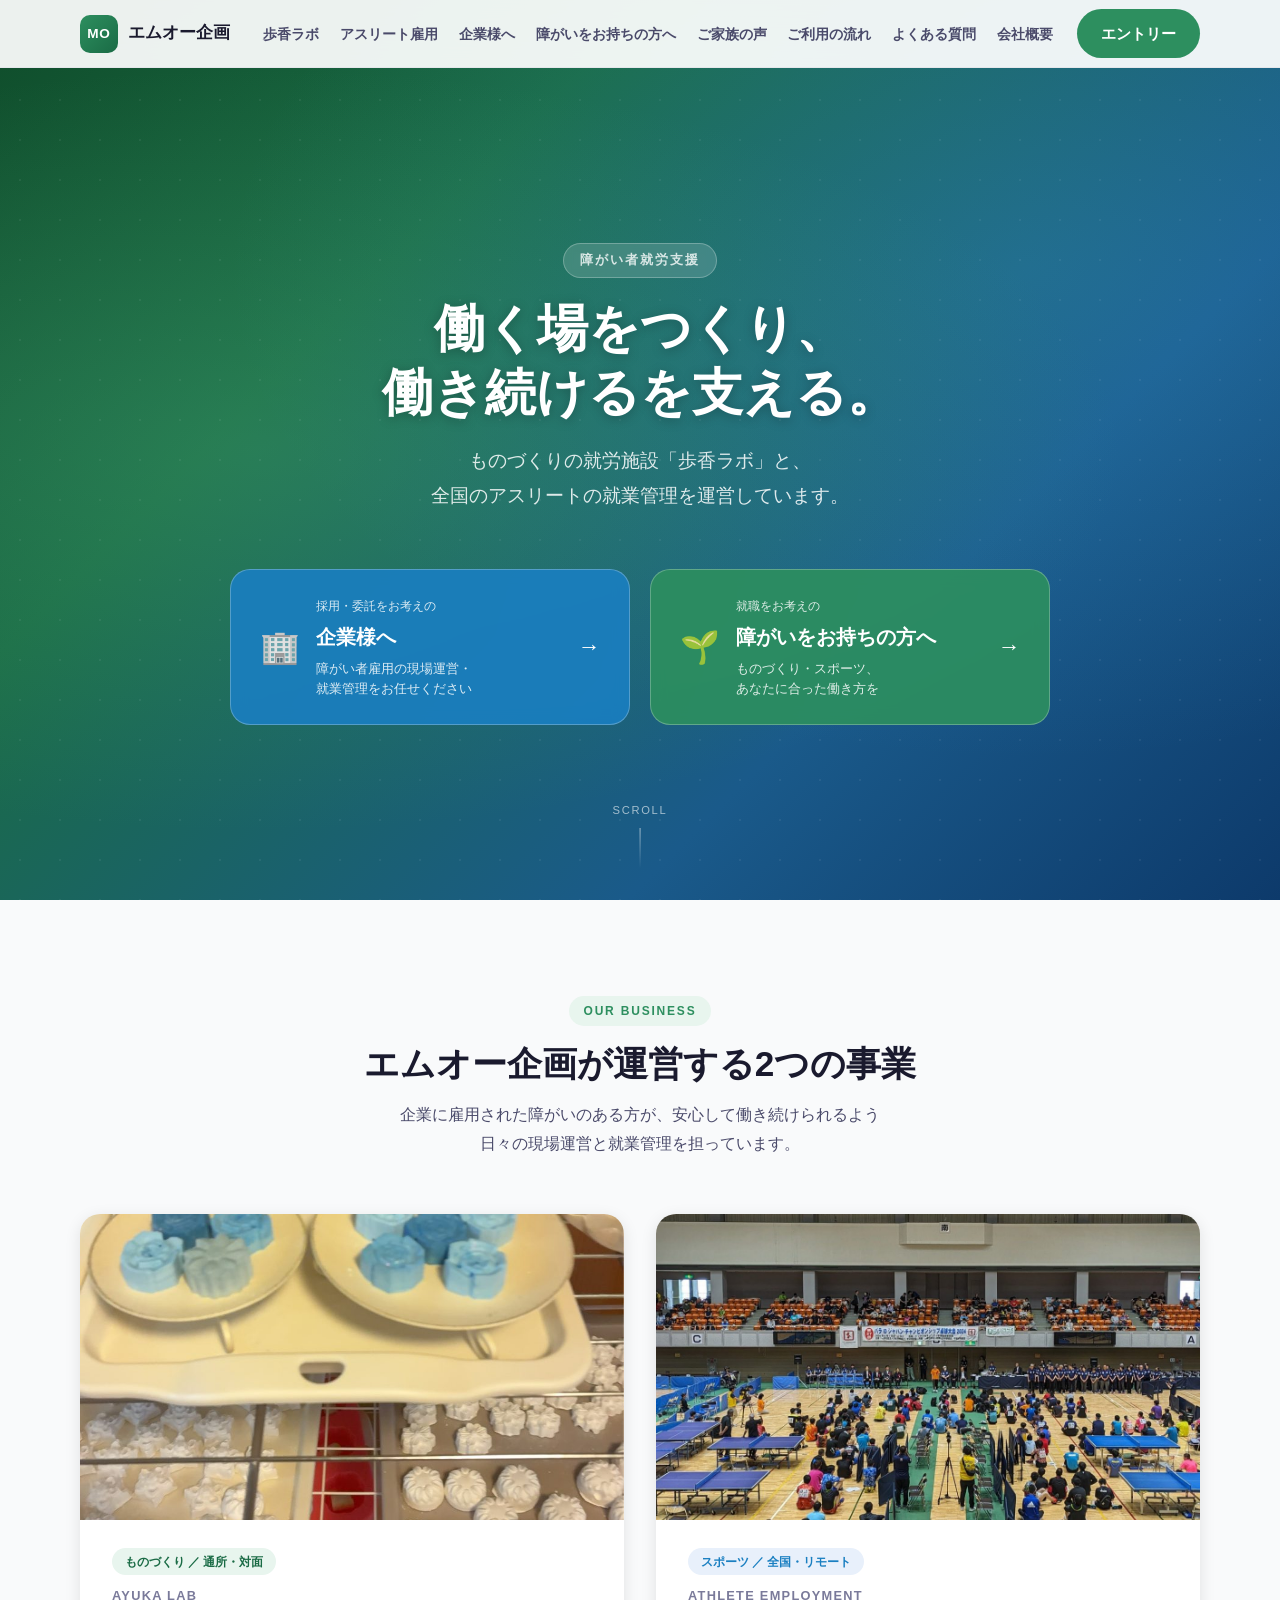
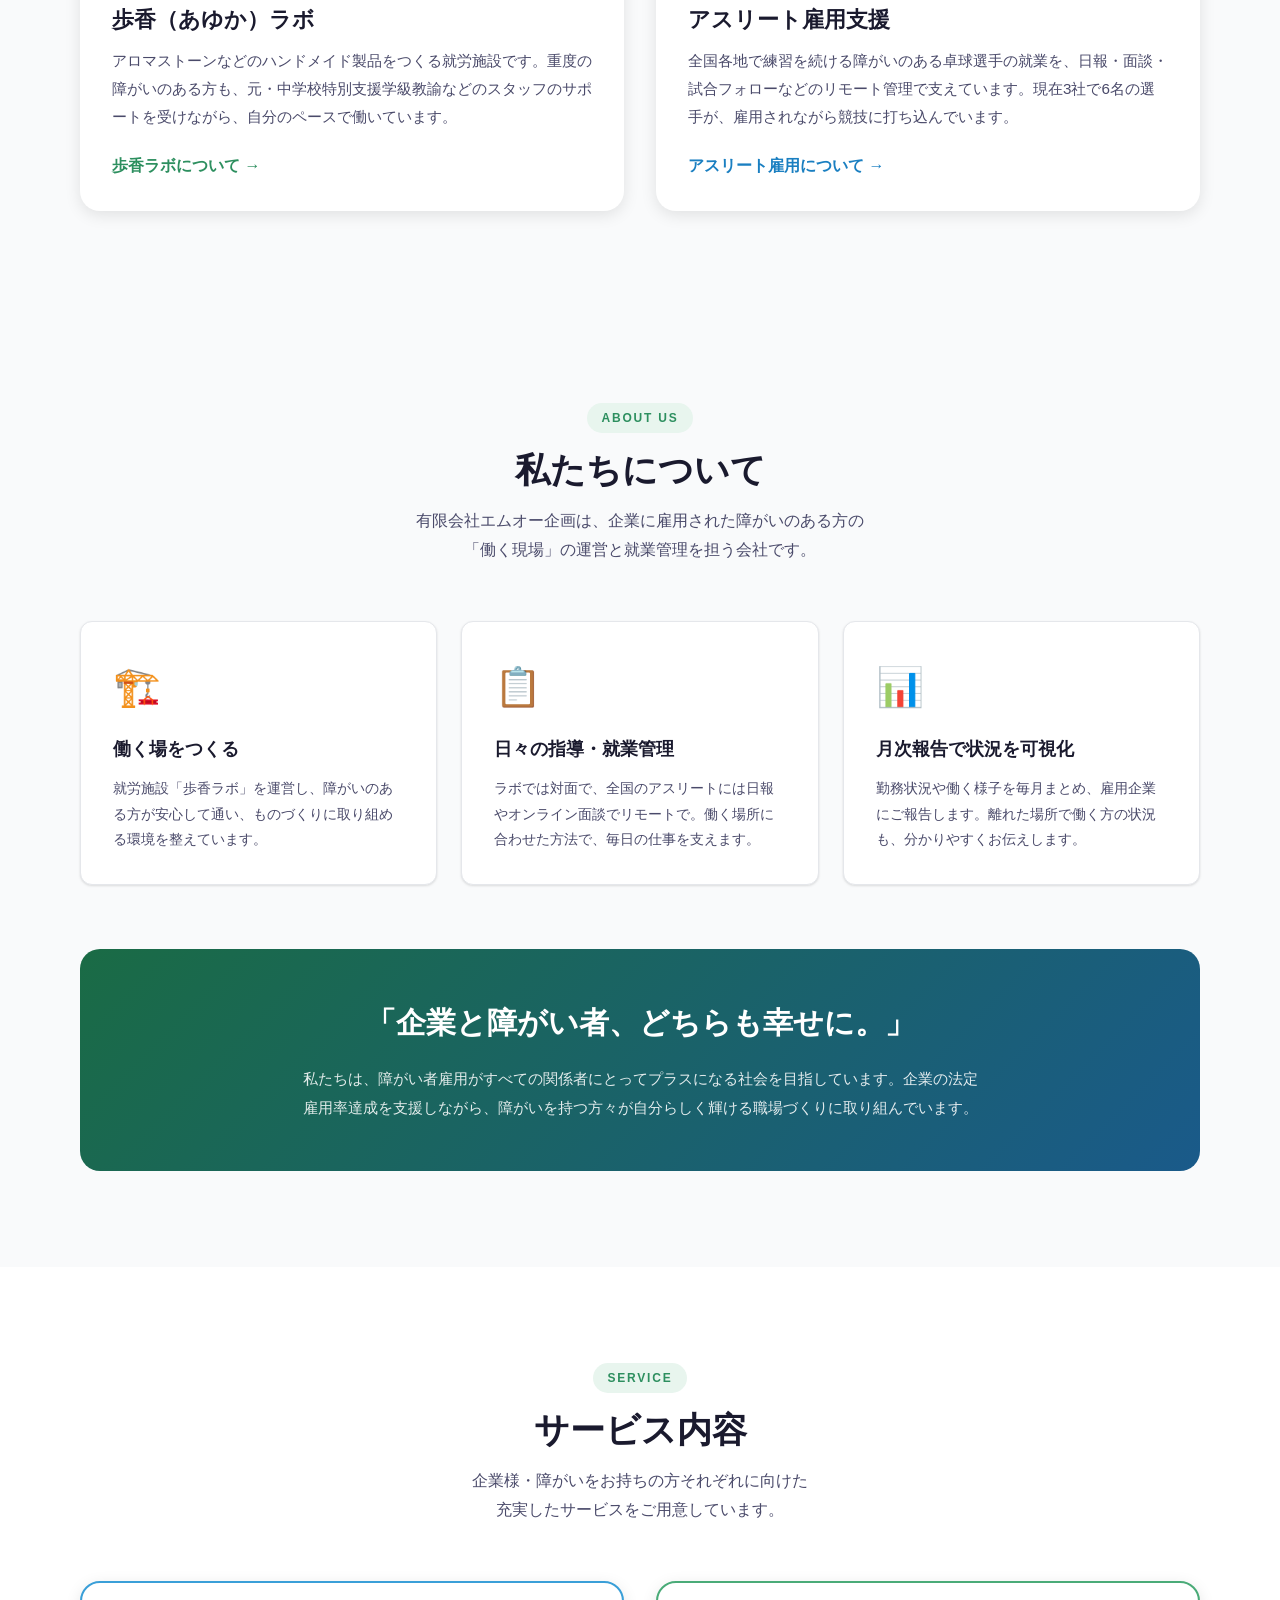
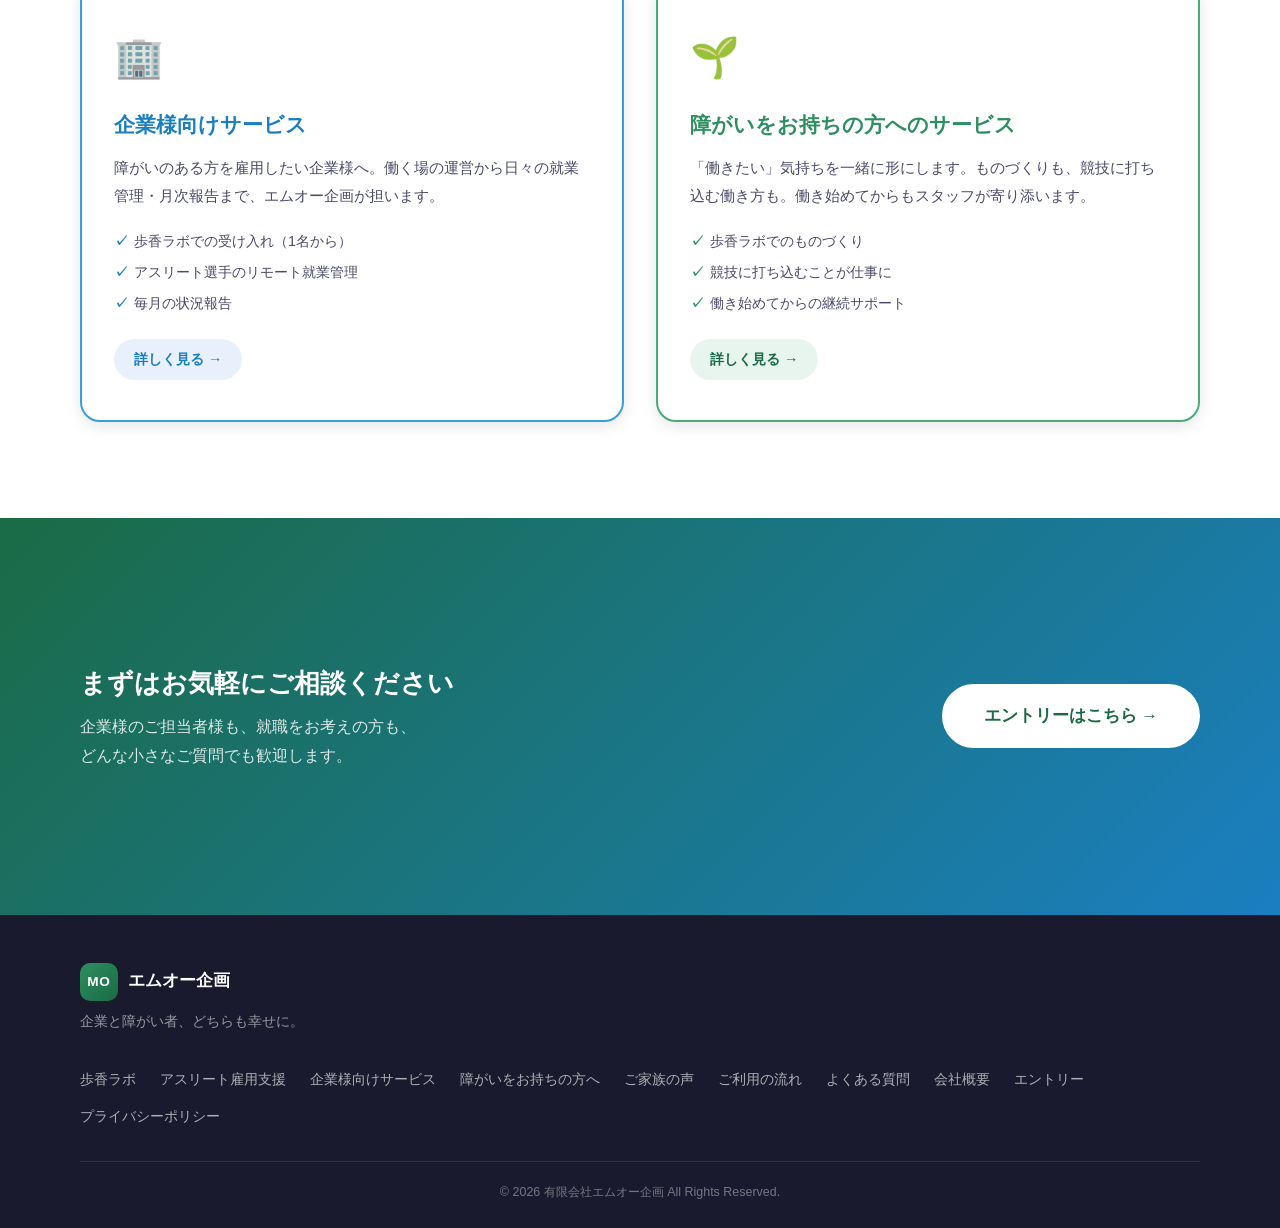
==== commit ce020c7d: "Apply corrections from MO Kikaku and add QR code - company.html: founding date 1993年（平成5年）6月15日 - In" ====
--- a/index.html
+++ b/index.html
@@ -5,6 +5,9 @@
   <meta name="viewport" content="width=device-width, initial-scale=1.0">
   <meta name="description" content="有限会社エムオー企画 - 障がい者就労支援。アロマストーン製作の就労施設「歩香ラボ」の運営と、全国の障がいのある卓球選手のリモート就業管理を行っています。企業と障がい者、どちらも幸せに。">
   <title>有限会社エムオー企画 | 障がい者就労支援</title>
+  <link rel="icon" href="favicon.ico" sizes="any">
+  <link rel="icon" href="favicon.svg" type="image/svg+xml">
+  <link rel="apple-touch-icon" href="apple-touch-icon.png">
   <link rel="stylesheet" href="css/style.css">
 </head>
 <body>
@@ -88,7 +91,7 @@
           <div class="biz__card-body">
             <span class="biz__card-tag">ものづくり ／ 通所・対面</span>
             <h3 class="biz__card-title"><small>AYUKA LAB</small>歩香（あゆか）ラボ</h3>
-            <p class="biz__card-desc">アロマストーンなどのハンドメイド製品をつくる就労施設です。重度の障がいのある方も、元・特別支援学校教員などのスタッフのサポートを受けながら、自分のペースで働いています。</p>
+            <p class="biz__card-desc">アロマストーンなどのハンドメイド製品をつくる就労施設です。重度の障がいのある方も、元・中学校特別支援学級教諭などのスタッフのサポートを受けながら、自分のペースで働いています。</p>
             <span class="biz__card-btn">歩香ラボについて →</span>
           </div>
         </a>
@@ -97,7 +100,7 @@
           <div class="biz__card-body">
             <span class="biz__card-tag">スポーツ ／ 全国・リモート</span>
             <h3 class="biz__card-title"><small>ATHLETE EMPLOYMENT</small>アスリート雇用支援</h3>
-            <p class="biz__card-desc">全国各地で練習を続ける障がいのある卓球選手の就業を、日報・面談・試合フォローなどのリモート管理で支えています。現在3名の選手が、雇用されながら競技に打ち込んでいます。</p>
+            <p class="biz__card-desc">全国各地で練習を続ける障がいのある卓球選手の就業を、日報・面談・試合フォローなどのリモート管理で支えています。現在3社で6名の選手が、雇用されながら競技に打ち込んでいます。</p>
             <span class="biz__card-btn">アスリート雇用について →</span>
           </div>
         </a>
